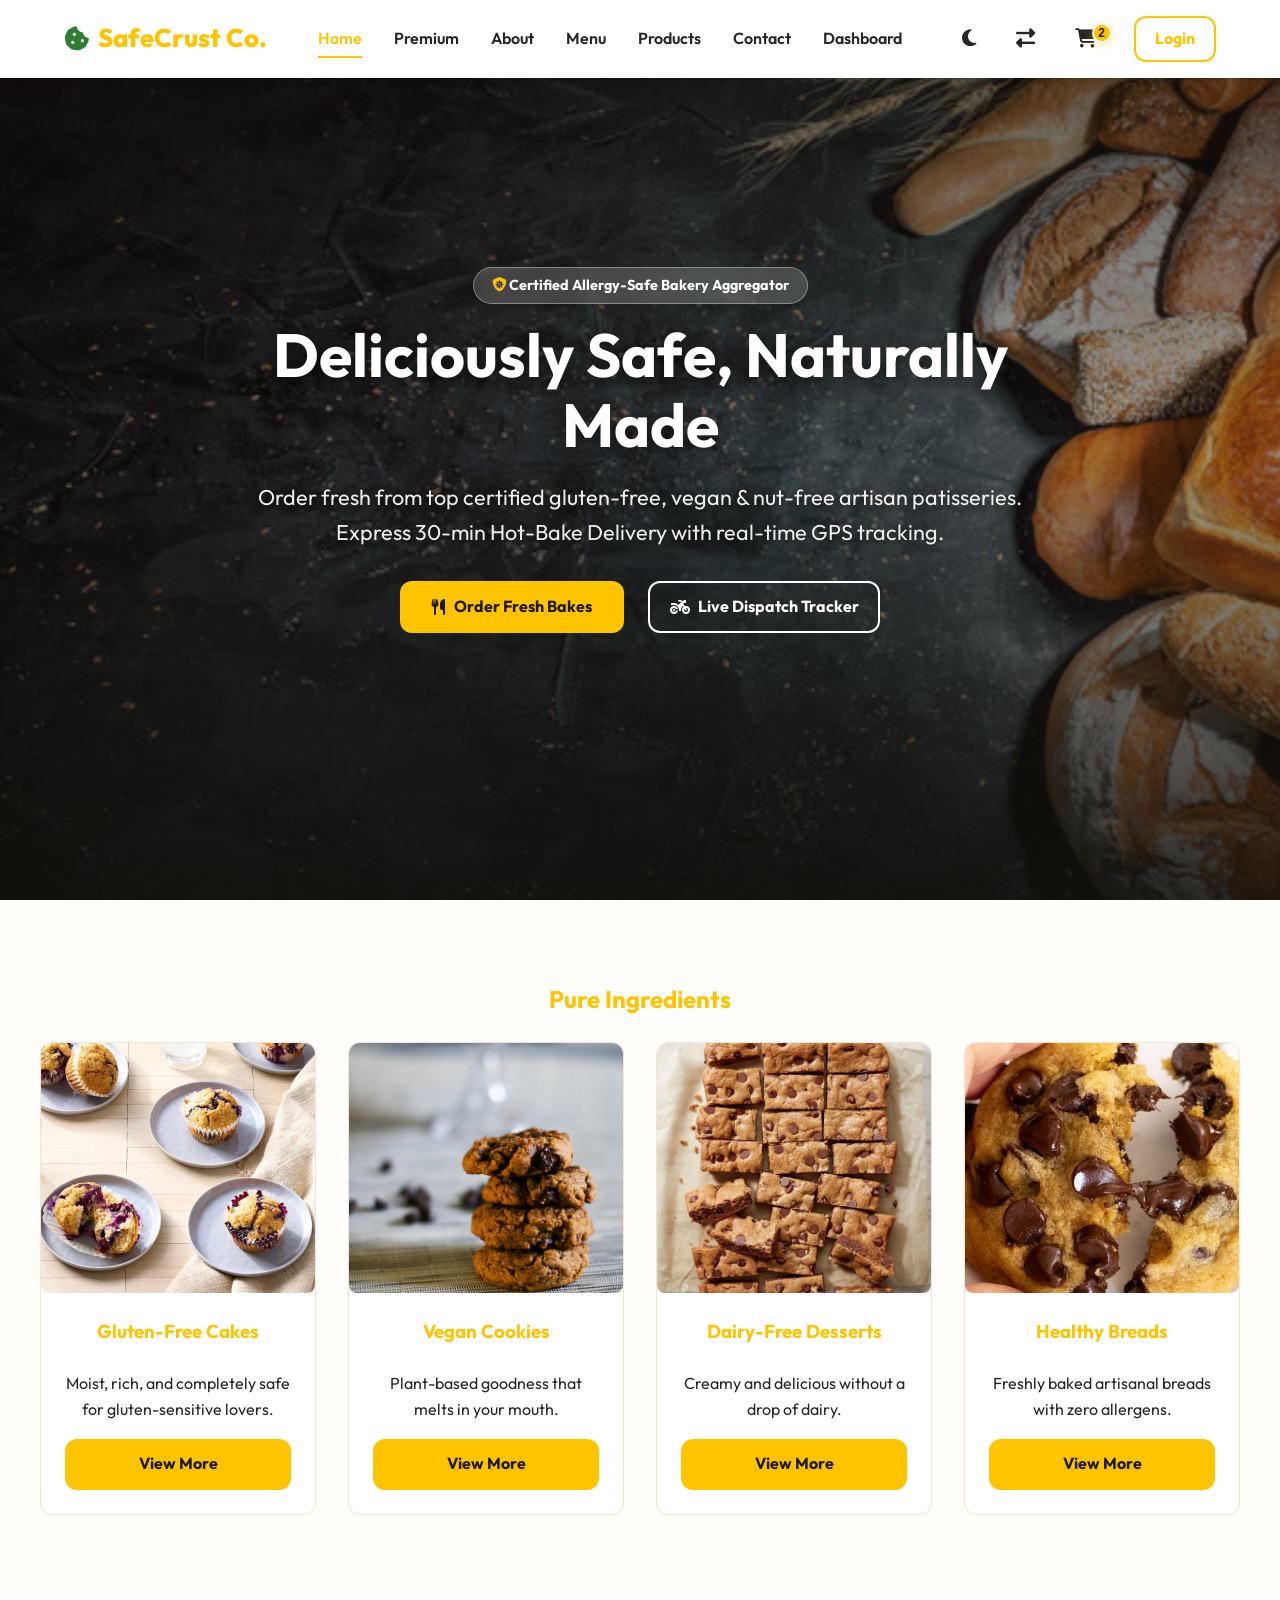
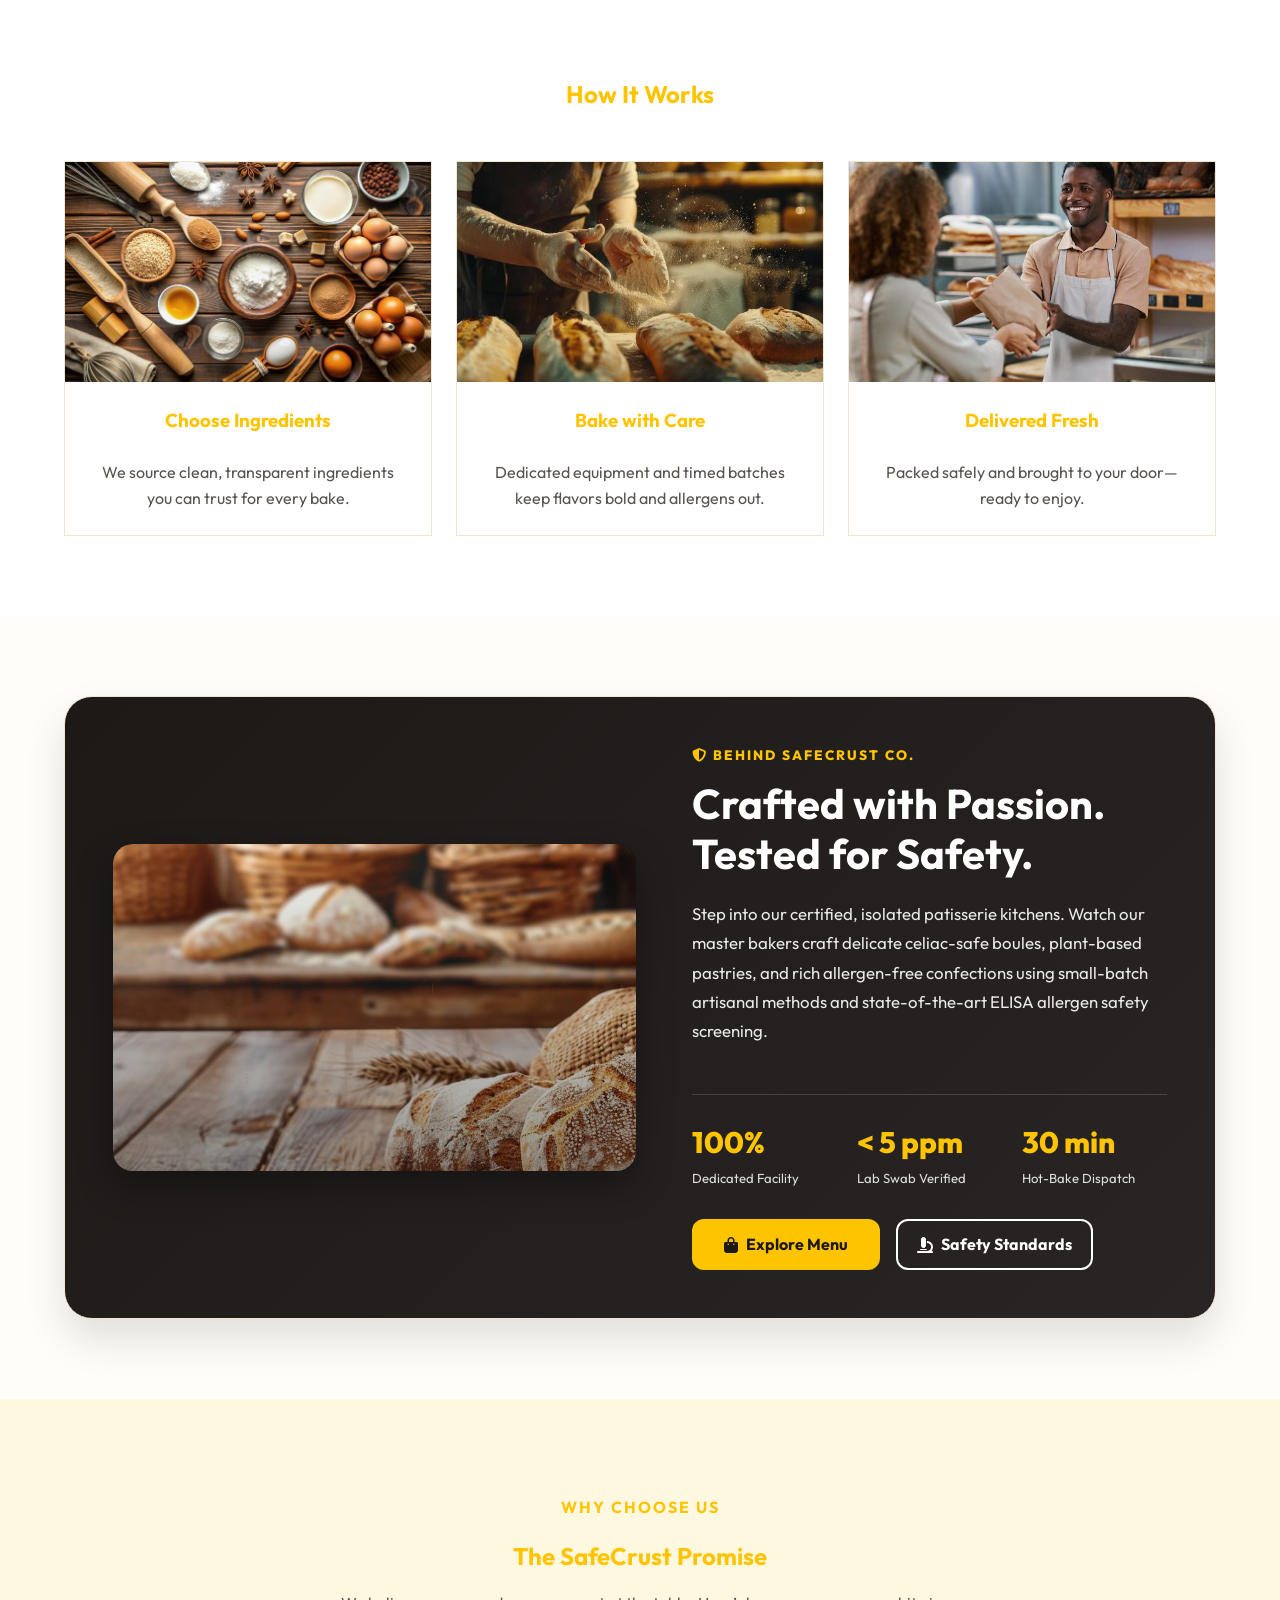
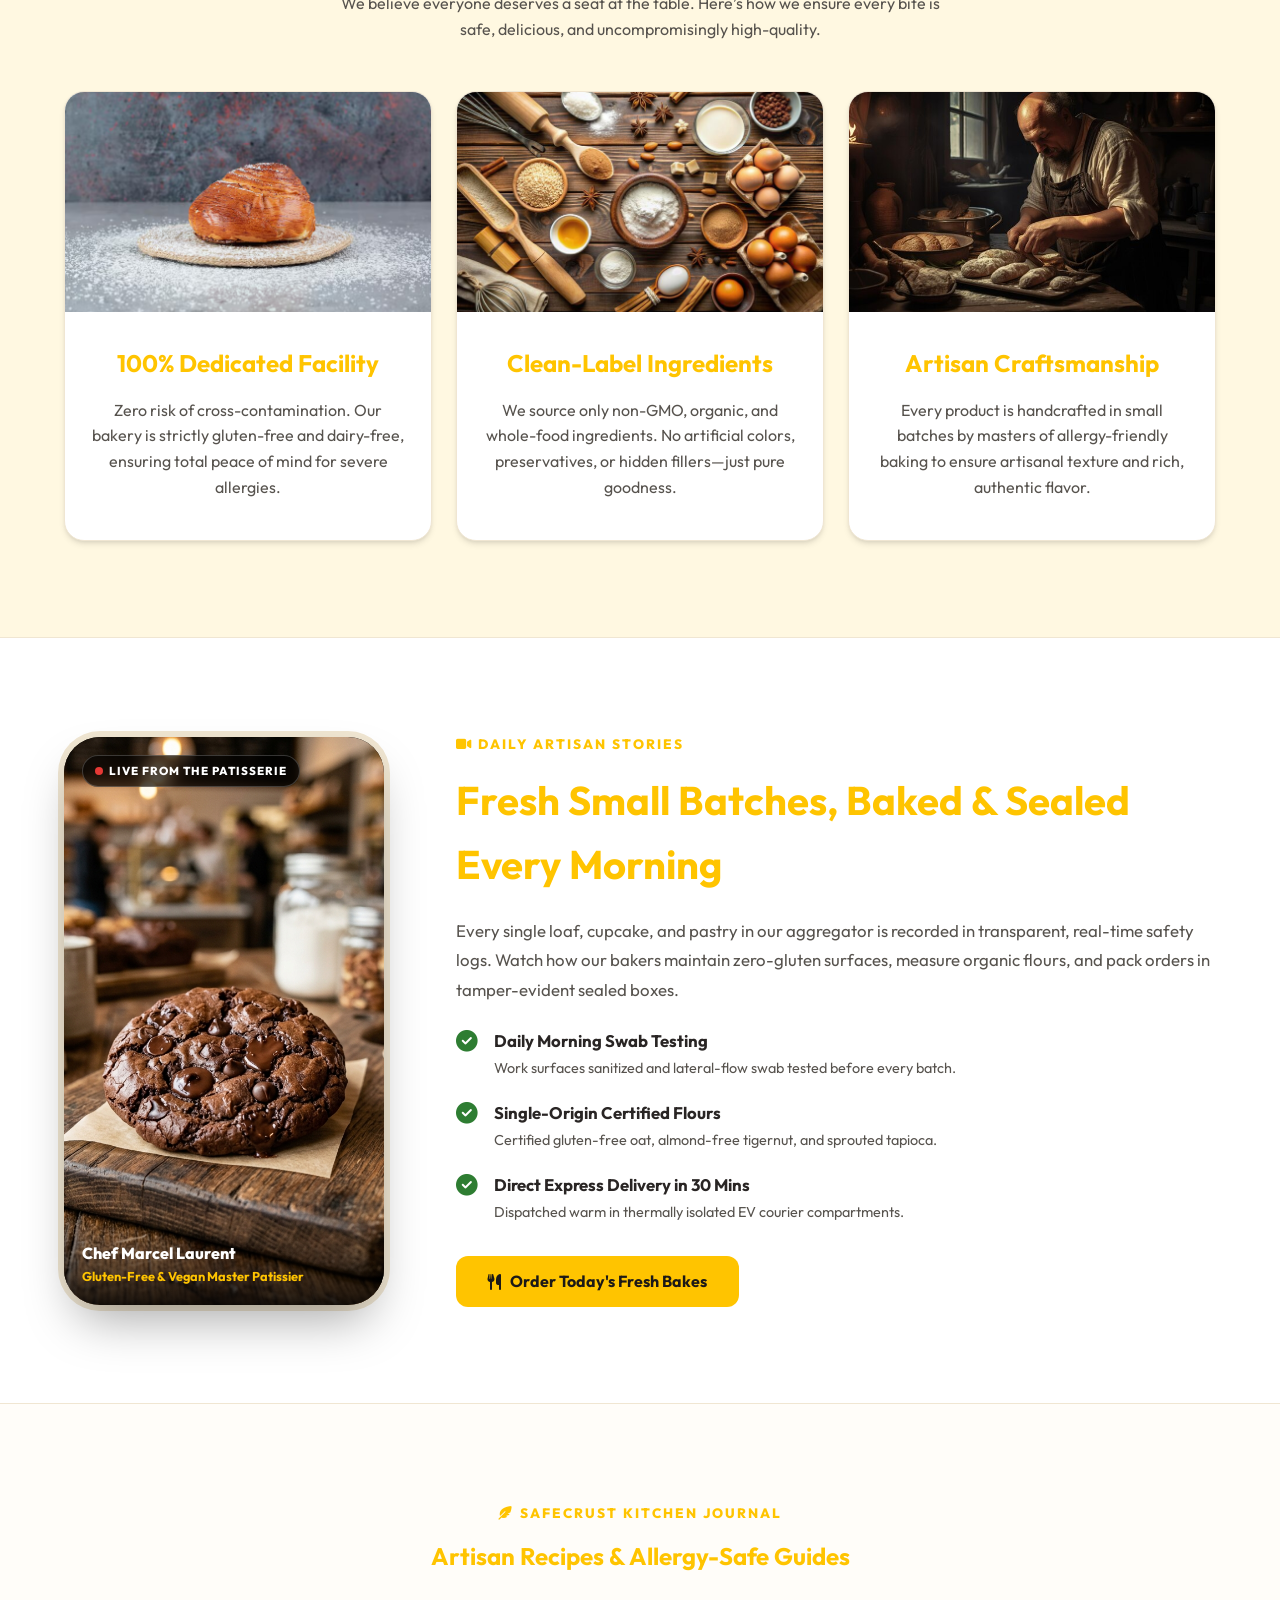
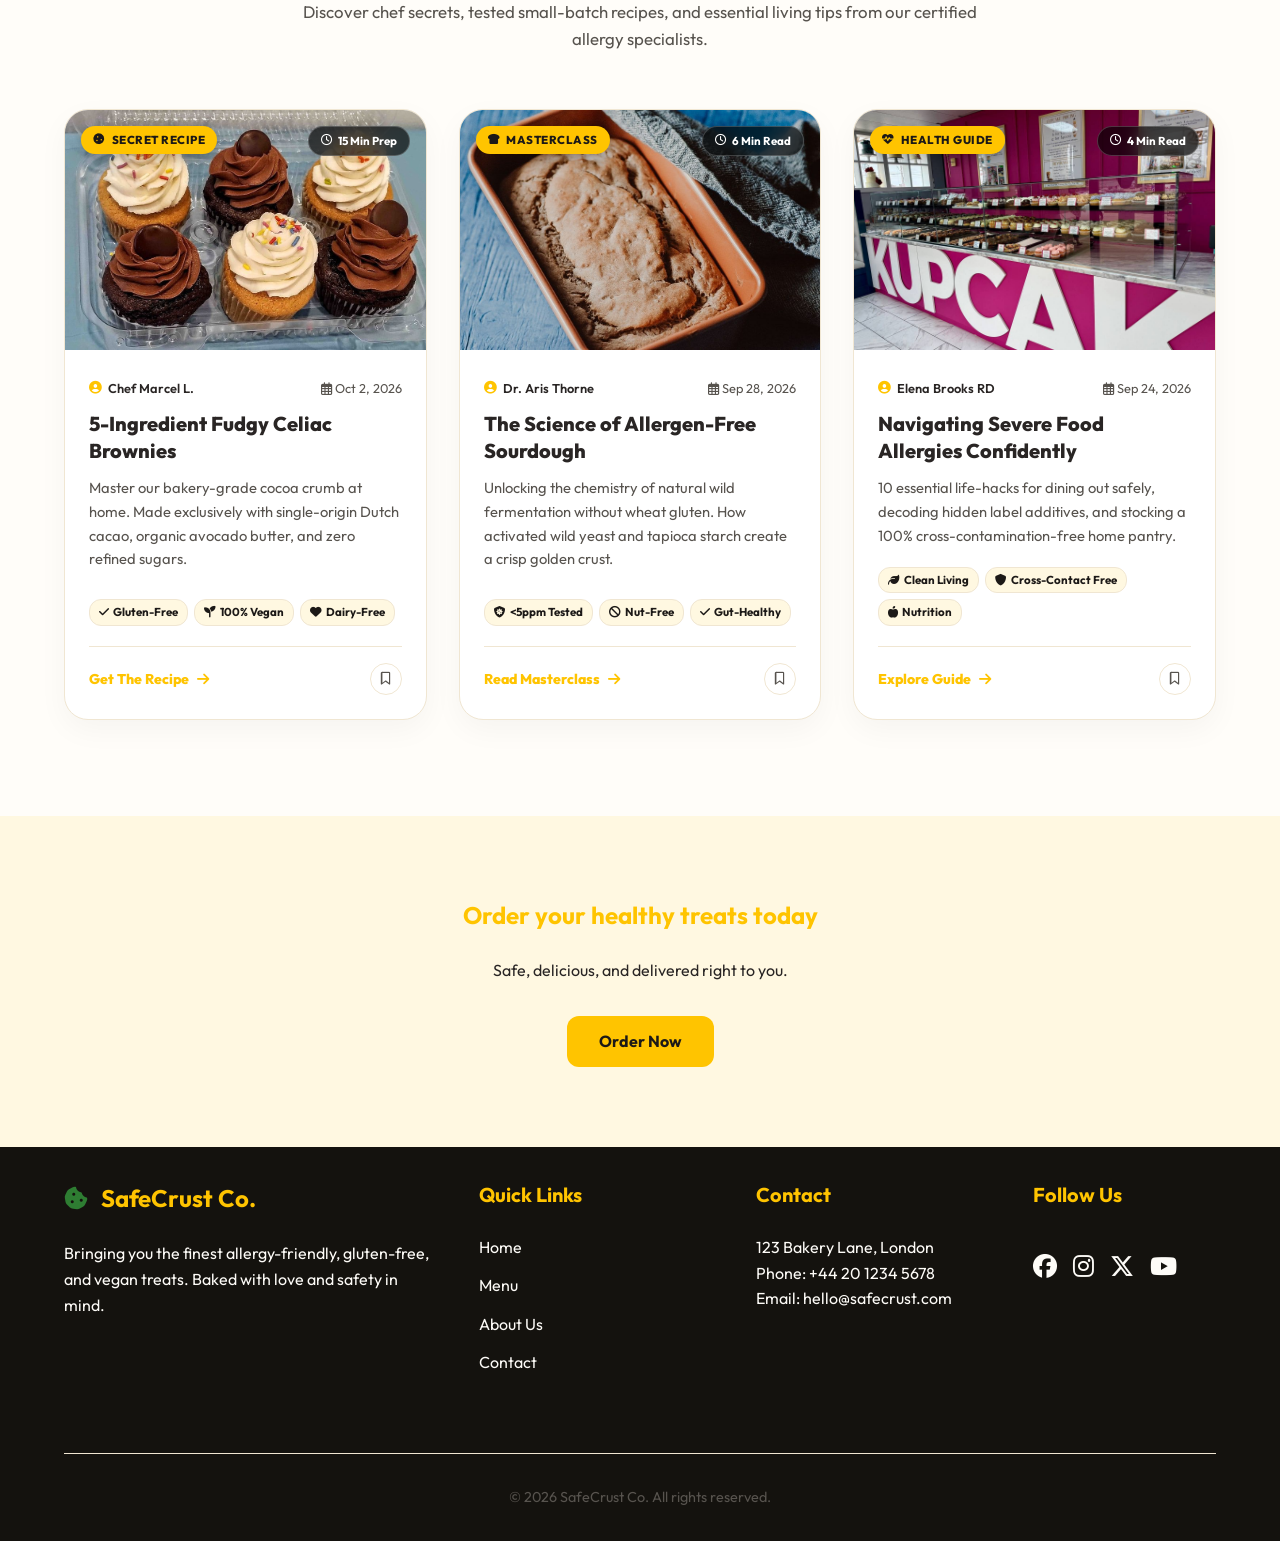
==== index.html @ 1ae9473f "first commit" ====
<!DOCTYPE html>
<html lang="en" data-theme="light">

<head>
    <meta charset="UTF-8">
    <meta name="viewport" content="width=device-width, initial-scale=1.0">
    <title>SafeCrust Co. | Certified Allergy-Friendly Bakery & Confectionery Aggregator</title>
    <link rel="icon" type="image/png" href="img/favicon.png">
    <link rel="stylesheet" href="css/style.css">
    <link rel="stylesheet" href="https://cdnjs.cloudflare.com/ajax/libs/font-awesome/6.5.1/css/all.min.css">
    <link href="https://fonts.googleapis.com/css2?family=Outfit:wght@300;400;600;700&display=swap" rel="stylesheet">
    <style>
        /* Home Specific Styles */
        .hero {
            position: relative;
            height: 100vh;
            min-height: 620px;
            display: flex;
            align-items: center;
            justify-content: center;
            color: white;
            text-align: center;
            overflow: hidden;
            background: #14120E;
        }

        .hero-video-bg {
            position: absolute;
            top: 50%;
            left: 50%;
            min-width: 100%;
            min-height: 100%;
            width: auto;
            height: auto;
            transform: translate(-50%, -50%);
            object-fit: cover;
            z-index: 1;
            pointer-events: none;
        }

        .hero-overlay {
            position: absolute;
            top: 0;
            left: 0;
            width: 100%;
            height: 100%;
            background: linear-gradient(180deg, rgba(20, 18, 14, 0.65) 0%, rgba(20, 18, 14, 0.4) 50%, rgba(20, 18, 14, 0.85) 100%);
            z-index: 2;
        }

        .hero-content {
            position: relative;
            z-index: 3;
            max-width: 880px;
        }

        .hero-buttons {
            display: flex;
            justify-content: center;
            gap: 1.5rem;
            margin-top: 1.5rem;
        }

        @media (max-width: 768px) {
            .hero-buttons {
                flex-direction: column;
                align-items: center;
                gap: 0.75rem;
            }
            .hero-buttons .btn {
                width: 100%;
                max-width: 280px;
            }
        }

        .hero-content h1 {
            font-size: 3.8rem;
            color: #ffffff !important;
            margin-bottom: 1.25rem;
            line-height: 1.15;
            font-weight: 700;
            text-shadow: 0 4px 20px rgba(0, 0, 0, 0.6);
            animation: fadeInDown 1s ease;
        }

        .hero-content p {
            font-size: 1.35rem;
            color: rgba(255, 255, 255, 0.92);
            margin-bottom: 2rem;
            max-width: 800px;
            margin-left: auto;
            margin-right: auto;
            text-shadow: 0 2px 10px rgba(0, 0, 0, 0.5);
            line-height: 1.6;
        }



        @keyframes fadeInDown {
            from {
                opacity: 0;
                transform: translateY(-30px);
            }

            to {
                opacity: 1;
                transform: translateY(0);
            }
        }

        .steps-grid-modern {
            text-align: center;
            display: grid;
            grid-template-columns: repeat(3, 1fr);
            gap: 1.5rem;
            margin-top: 3rem;
        }

        @media (min-width: 601px) and (max-width: 1024px) {
            .steps-grid-modern {
                display: flex !important;
                flex-wrap: wrap !important;
                justify-content: center !important;
                gap: 1.5rem !important;
            }

            .steps-grid-modern > * {
                width: calc(50% - 0.75rem) !important;
                flex: 0 0 auto !important;
            }
        }


        /* Pure Ingredients Image Alignment */
        .pure-ingredients-home .card {
            padding-top: 0;
            padding-left: 0;
            padding-right: 0;
            overflow: hidden;
        }

        .pure-ingredients-home .card-img-wrap {
            width: 100%;
            height: 250px;
            margin-bottom: 1.5rem;
        }

        .pure-ingredients-home .card-img-wrap img {
            width: 100%;
            height: 100%;
            object-fit: cover;
            border-radius: 0;
            margin: 0;
        }

        .pure-ingredients-home .card-body {
            padding: 0 1.5rem 1.5rem;
        }

        /* How It Works Image Alignment */
        .section-how-it-works .step-card {
            padding: 0 !important;
            overflow: hidden;
        }

        .section-how-it-works .step-card-icon-wrap {
            margin-bottom: 1.5rem !important;
            height: 220px !important;
            border-radius: 0 !important;
            overflow: hidden;
        }

        .section-how-it-works .step-card-icon-wrap img {
            width: 100%;
            height: 100%;
            object-fit: cover;
        }

        .section-how-it-works .step-card h3,
        .section-how-it-works .step-card p {
            padding: 0 1.5rem;
        }

        .section-how-it-works .step-card p {
            padding-bottom: 1.5rem;
        }

        /* Modern Editorial Blog & Recipe Cards */
        .blog-section-modern {
            padding: 6rem 0;
            background: var(--bg-main);
        }

        .blog-header-box {
            text-align: center;
            max-width: 720px;
            margin: 0 auto 3.5rem;
        }

        .blog-subtitle-chip {
            display: inline-flex;
            align-items: center;
            gap: 6px;
            color: var(--primary);
            font-size: 0.85rem;
            font-weight: 800;
            letter-spacing: 2px;
            text-transform: uppercase;
            margin-bottom: 0.75rem;
        }

        .blog-modern-grid {
            display: grid;
            grid-template-columns: repeat(3, 1fr);
            gap: 2rem;
        }

        .blog-card-modern {
            background: var(--bg-card);
            border: 1px solid var(--border);
            border-radius: 24px;
            overflow: hidden;
            display: flex;
            flex-direction: column;
            transition: all 0.4s cubic-bezier(0.16, 1, 0.3, 1);
            position: relative;
            box-shadow: 0 10px 30px rgba(0, 0, 0, 0.04);
        }

        .blog-card-modern:hover {
            transform: translateY(-8px);
            border-color: var(--primary);
            box-shadow: 0 20px 40px rgba(255, 196, 0, 0.12), 0 10px 25px rgba(0, 0, 0, 0.06);
        }

        .blog-card-img-wrap {
            position: relative;
            height: 240px;
            overflow: hidden;
            background: #14120E;
        }

        .blog-card-img-wrap img {
            width: 100%;
            height: 100%;
            object-fit: cover;
            display: block;
            transition: transform 0.6s cubic-bezier(0.16, 1, 0.3, 1);
        }

        .blog-card-modern:hover .blog-card-img-wrap img {
            transform: scale(1.08);
        }

        .blog-badge-category {
            position: absolute;
            top: 16px;
            left: 16px;
            background: var(--primary);
            color: #1C1917 !important;
            font-size: 0.72rem;
            font-weight: 800;
            letter-spacing: 0.5px;
            padding: 5px 12px;
            border-radius: 20px;
            box-shadow: 0 4px 15px rgba(0, 0, 0, 0.25);
            text-transform: uppercase;
            z-index: 2;
            display: flex;
            align-items: center;
            gap: 6px;
        }

        .blog-badge-time {
            position: absolute;
            top: 16px;
            right: 16px;
            background: rgba(0, 0, 0, 0.65);
            backdrop-filter: blur(8px);
            -webkit-backdrop-filter: blur(8px);
            color: #ffffff;
            font-size: 0.72rem;
            font-weight: 700;
            padding: 5px 12px;
            border-radius: 20px;
            border: 1px solid rgba(255, 255, 255, 0.2);
            z-index: 2;
            display: flex;
            align-items: center;
            gap: 5px;
        }

        .blog-card-content {
            padding: 1.75rem 1.5rem 1.5rem;
            display: flex;
            flex-direction: column;
            flex: 1;
            text-align: left;
        }

        .blog-meta-author-row {
            display: flex;
            align-items: center;
            justify-content: space-between;
            font-size: 0.8rem;
            color: var(--text-muted);
            margin-bottom: 0.75rem;
        }

        .blog-author-tag {
            display: inline-flex;
            align-items: center;
            gap: 6px;
            font-weight: 600;
            color: var(--text-main);
        }

        .blog-card-title {
            font-size: 1.25rem !important;
            font-weight: 800 !important;
            color: var(--text-main) !important;
            margin: 0 0 0.75rem 0 !important;
            line-height: 1.35;
            text-align: left !important;
            transition: color 0.3s ease;
        }

        .blog-card-modern:hover .blog-card-title {
            color: var(--primary) !important;
        }

        .blog-card-desc {
            font-size: 0.92rem;
            color: var(--text-muted);
            line-height: 1.6;
            margin-bottom: 1.25rem;
            flex: 1;
            text-align: left !important;
        }

        .blog-dietary-pills {
            display: flex;
            flex-wrap: wrap;
            gap: 6px;
            margin-bottom: 1.25rem;
        }

        .blog-diet-pill {
            font-size: 0.72rem;
            font-weight: 700;
            padding: 3px 9px;
            border-radius: 12px;
            background: var(--accent);
            color: var(--primary-text);
            border: 1px solid var(--border);
            display: inline-flex;
            align-items: center;
            gap: 4px;
        }

        .blog-card-footer-action {
            display: flex;
            align-items: center;
            justify-content: space-between;
            border-top: 1px solid var(--border);
            padding-top: 1rem;
            margin-top: auto;
        }

        .blog-action-link {
            display: inline-flex;
            align-items: center;
            gap: 8px;
            font-size: 0.88rem;
            font-weight: 800;
            color: var(--primary);
            text-decoration: none;
            transition: gap 0.3s ease;
        }

        .blog-card-modern:hover .blog-action-link {
            gap: 12px;
        }

        .blog-bookmark-btn {
            width: 32px;
            height: 32px;
            border-radius: 50%;
            border: 1px solid var(--border);
            display: flex;
            align-items: center;
            justify-content: center;
            font-size: 0.8rem;
            color: var(--text-muted);
            background: transparent;
            cursor: pointer;
            transition: all 0.3s;
        }

        .blog-bookmark-btn:hover {
            background: var(--accent);
            color: var(--primary);
            border-color: var(--primary);
            transform: scale(1.1);
        }

        @media (max-width: 1024px) {
            .blog-modern-grid {
                grid-template-columns: repeat(2, 1fr);
                gap: 1.5rem;
            }
        }

        @media (max-width: 767px) {
            .blog-modern-grid {
                grid-template-columns: 1fr;
                gap: 1.5rem;
            }
        }

        /* New Promise Section Styles */
        .promise-section {
            background-color: var(--accent) !important;
            padding: 6rem 0;
            text-align: center;
        }

        [data-theme='dark'] .promise-section {
            background-color: #2D2A28 !important;
        }

        .promise-grid {
            margin-top: 3rem;
            display: grid;
            grid-template-columns: repeat(3, 1fr);
            gap: 1.5rem;
        }

        .promise-card {
            background: var(--bg-card);
            padding: 0 !important;
            /* Remove padding for edge-to-edge image */
            border-radius: 20px;
            box-shadow: var(--shadow);
            transition: all 0.4s cubic-bezier(0.175, 0.885, 0.32, 1.275);
            border: 1px solid var(--border);
            position: relative;
            overflow: hidden;
            display: flex;
            flex-direction: column;
            align-items: flex-start;
            /* Left align for content container logic */
            text-align: center;
        }

        .promise-card::before {
            content: '';
            position: absolute;
            top: 0;
            left: 0;
            width: 100%;
            height: 4px;
            background: var(--primary);
            transform: scaleX(0);
            transition: transform 0.4s ease;
            z-index: 2;
        }

        .promise-card:hover {
            transform: translateY(-10px);
            box-shadow: var(--shadow-lg);
        }

        .promise-card:hover::before {
            transform: scaleX(1);
        }

        .promise-img-wrap {
            width: 100%;
            height: 220px;
            overflow: hidden;
            margin-bottom: 0;
        }

        .promise-img-wrap img {
            width: 100% !important;
            height: 100% !important;
            object-fit: cover !important;
            /* Forces image to fill without gaps */
            border-radius: 0;
            margin: 0;
            display: block;
        }

        .promise-content {
            padding: 2rem 1.5rem 2.5rem;
            width: 100%;
            display: flex;
            flex-direction: column;
            align-items: center;
        }

        .promise-card h3 {
            font-size: 1.5rem !important;
            margin-bottom: 1rem !important;
            color: var(--primary) !important;
            text-align: center !important;
        }

        [data-theme='dark'] .promise-card h3 {
            color: var(--text-main) !important;
        }

        .promise-card p {
            color: var(--text-muted);
            font-size: 1rem;
            line-height: 1.6;
            text-align: center;
            margin-bottom: 0;
        }

        @media (max-width: 1024px) and (min-width: 601px) {
            .promise-grid {
                display: flex !important;
                flex-wrap: wrap !important;
                justify-content: center !important;
                gap: 1.5rem !important;
            }

            .promise-grid > * {
                width: calc(50% - 0.75rem) !important;
                flex: 0 0 auto !important;
            }
        }

        @media (max-width: 767px) {
            .promise-grid {
                grid-template-columns: 1fr;
                gap: 2rem;
                padding: 0 1rem;
            }

            .promise-card {
                padding: 0 !important;
            }
        }

        /* Pure Ingredients 1024px Fix */
        @media only screen and (min-width: 1024px) and (max-width: 1024px) {
            .pure-ingredients-home .grid-4 {
                grid-template-columns: repeat(2, 1fr) !important;
            }

            .pure-ingredients-home .card {
                display: flex !important;
                flex-direction: column !important;
                height: 100% !important;
            }

            .pure-ingredients-home .card-body {
                display: flex !important;
                flex-direction: column !important;
                flex: 1 !important;
            }

            .pure-ingredients-home .card-body .btn {
                margin-top: auto !important;
            }
        }

        /* Artisan Video Showcase Section - No Overlap Fix */
        .artisan-video-section {
            padding: 5rem 0;
            overflow: hidden;
        }

        .artisan-video-banner {
            display: grid;
            grid-template-columns: minmax(0, 1.1fr) minmax(0, 1fr);
            gap: 3.5rem;
            align-items: center;
            background: linear-gradient(135deg, #1C1917 0%, #292524 100%);
            border-radius: 28px;
            padding: 3rem;
            border: 1px solid var(--border);
            box-shadow: 0 20px 40px rgba(0, 0, 0, 0.12);
            overflow: hidden;
            position: relative;
            box-sizing: border-box;
        }

        .artisan-video-banner > * {
            min-width: 0;
            max-width: 100%;
            box-sizing: border-box;
        }

        .video-container-wrap {
            position: relative;
            border-radius: 20px;
            overflow: hidden;
            box-shadow: 0 15px 35px rgba(0, 0, 0, 0.35);
            width: 100%;
            max-width: 100%;
            aspect-ratio: 16 / 10;
            height: auto;
            background: #000;
            display: block;
        }

        .showcase-video {
            width: 100%;
            height: 100%;
            object-fit: cover;
            display: block;
        }

        .video-overlay-gradient {
            position: absolute;
            inset: 0;
            background: linear-gradient(180deg, rgba(0, 0, 0, 0.05) 0%, rgba(0, 0, 0, 0.4) 100%);
            pointer-events: none;
        }

        .artisan-video-content {
            display: flex;
            flex-direction: column;
            justify-content: center;
            width: 100%;
            min-width: 0;
        }

        .video-stats-row {
            display: grid;
            grid-template-columns: repeat(3, 1fr);
            gap: 1.25rem;
            padding-top: 1.5rem;
            border-top: 1px solid rgba(255, 255, 255, 0.15);
            margin-top: 1.5rem;
        }

        .video-stat {
            text-align: left;
            min-width: 0;
        }

        .video-stat h3 {
            color: var(--primary) !important;
            font-size: 1.85rem !important;
            margin: 0 !important;
            font-weight: 800;
            text-align: left !important;
        }

        .video-stat p {
            color: rgba(255, 255, 255, 0.85);
            font-size: 0.82rem;
            margin: 0.25rem 0 0;
            line-height: 1.3;
        }

        @media (max-width: 1100px) {
            .artisan-video-banner {
                grid-template-columns: 1fr;
                padding: 2.5rem 2rem;
                gap: 2.5rem;
            }
            .artisan-video-content h2 {
                font-size: 2.2rem !important;
            }
        }

        @media (max-width: 767px) {
            .artisan-video-banner {
                padding: 1.75rem 1.25rem;
                border-radius: 20px;
                gap: 1.75rem;
            }
            .artisan-video-content h2 {
                font-size: 1.85rem !important;
            }
            .video-stats-row {
                grid-template-columns: 1fr;
                gap: 1rem;
            }
        }

        /* Chef Reel & Daily Stories Section */
        .chef-reel-section {
            padding: 6rem 0;
            border-top: 1px solid var(--border);
            border-bottom: 1px solid var(--border);
            background: var(--bg-card);
        }

        .chef-reel-grid {
            display: grid;
            grid-template-columns: minmax(0, 320px) minmax(0, 1fr);
            gap: 4.5rem;
            align-items: center;
        }

        .chef-reel-grid > * {
            min-width: 0;
            box-sizing: border-box;
        }

        .reel-video-col {
            display: flex;
            justify-content: center;
        }

        .reel-phone-frame {
            position: relative;
            width: 320px;
            height: 568px;
            border-radius: 36px;
            overflow: hidden;
            box-shadow: 0 25px 50px -12px rgba(0, 0, 0, 0.35), 0 0 0 6px var(--border);
            background: #000;
        }

        .reel-video {
            width: 100%;
            height: 100%;
            object-fit: cover;
            display: block;
        }

        .reel-live-tag {
            position: absolute;
            top: 18px;
            left: 18px;
            background: rgba(0, 0, 0, 0.65);
            backdrop-filter: blur(8px);
            -webkit-backdrop-filter: blur(8px);
            color: #ffffff;
            font-size: 0.72rem;
            font-weight: 800;
            letter-spacing: 1px;
            padding: 6px 12px;
            border-radius: 20px;
            display: flex;
            align-items: center;
            gap: 6px;
            border: 1px solid rgba(255, 255, 255, 0.2);
            z-index: 2;
        }

        .pulse-dot {
            width: 8px;
            height: 8px;
            background: #e53935;
            border-radius: 50%;
            display: inline-block;
            box-shadow: 0 0 0 0 rgba(229, 57, 53, 0.7);
            animation: pulse 1.6s infinite;
        }

        @keyframes pulse {
            0% {
                transform: scale(0.95);
                box-shadow: 0 0 0 0 rgba(229, 57, 53, 0.7);
            }
            70% {
                transform: scale(1);
                box-shadow: 0 0 0 8px rgba(229, 57, 53, 0);
            }
            100% {
                transform: scale(0.95);
                box-shadow: 0 0 0 0 rgba(229, 57, 53, 0);
            }
        }

        .reel-caption {
            position: absolute;
            bottom: 0;
            left: 0;
            right: 0;
            padding: 24px 18px 18px;
            background: linear-gradient(180deg, transparent 0%, rgba(0, 0, 0, 0.88) 100%);
            text-align: left;
            z-index: 2;
        }

        .reel-features-list {
            display: flex;
            flex-direction: column;
            gap: 1.25rem;
        }

        .reel-feature-item {
            display: flex;
            align-items: flex-start;
            gap: 1rem;
            text-align: left;
        }

        .reel-feature-item strong {
            color: var(--text-main);
            display: block;
            font-size: 1.05rem;
            margin-bottom: 2px;
        }

        @media (max-width: 991px) {
            .chef-reel-grid {
                grid-template-columns: 1fr;
                gap: 3rem;
            }
            .reel-content-col h2 {
                font-size: 2rem !important;
                text-align: center !important;
            }
            .reel-content-col p,
            .reel-content-col span {
                text-align: center !important;
            }
            .reel-features-list {
                max-width: 480px;
                margin: 0 auto;
            }
            .reel-content-col .btn-wrapper {
                justify-content: center !important;
            }
        }
    </style>
</head>

<body>

    <header class="header">
        <div class="container nav-container">
            <div class="mobile-nav-container">
                <a href="index.html" class="logo"><i class="fas fa-cookie-bite"></i> SafeCrust Co.</a>
                <button class="navbar-toggler" type="button" id="mobileMenuToggle" title="Open menu">
                    <i class="fas fa-bars"></i>
                </button>
            </div>
            <nav>
                <ul class="nav-links" id="nav-menu">
                    <li><a href="index.html">Home</a></li>
                    <li><a href="home-premium.html">Premium</a></li>
                    <li><a href="about.html">About</a></li>
                    <li><a href="menu.html">Menu</a></li>
                    <li><a href="products.html">Products</a></li>
                    <li><a href="contact.html">Contact</a></li>
                    <li><a href="dashboard.html">Dashboard</a></li>
                </ul>
            </nav>

            <div class="nav-actions">

                <button type="button" id="theme-toggle" class="toggle-btn" title="Toggle Theme"><i
                        class="fas fa-moon"></i></button>
                <button type="button" id="rtl-toggle" class="toggle-btn" title="Toggle RTL"><i
                        class="fas fa-right-left"></i></button>
                <button type="button" class="toggle-btn cart-btn" title="View Cart">
                    <i class="fas fa-shopping-cart"></i>
                    <span class="cart-badge">0</span>
                </button>
                <a href="login.html" class="btn btn-outline">Login</a>
            </div>
        </div>

        <!-- Mobile Menu Overlay -->
        <div class="mobile-menu-overlay" id="mobileMenuOverlay">
            <div class="mobile-menu-header">
                <h3>Menu</h3>
                <button type="button" class="mobile-menu-close" id="mobileMenuClose" title="Close Menu">
                    <i class="fas fa-times"></i>
                </button>
            </div>

            <ul class="mobile-menu-nav">
                <li><a href="index.html">Home</a></li>
                <li><a href="home-premium.html">Premium</a></li>
                <li><a href="about.html">About</a></li>
                <li><a href="menu.html">Menu</a></li>
                <li><a href="products.html">Products</a></li>
                <li><a href="contact.html">Contact</a></li>
                <li><a href="dashboard.html">Dashboard</a></li>
            </ul>

            <div class="mobile-menu-actions">
                <button id="mobile-theme-toggle" class="btn btn-outline">
                    <i class="fas fa-moon"></i> Theme
                </button>
                <button id="mobile-rtl-toggle" class="btn btn-outline">
                    <i class="fas fa-right-left"></i> RTL
                </button>
                <a href="cart.html" class="btn btn-primary">Cart</a>
                <a href="login.html" class="btn btn-outline">Login</a>
            </div>
        </div>

        <!-- Mobile Menu Backdrop -->
        <div class="mobile-menu-backdrop" id="mobileMenuBackdrop"></div>
    </header>

    <main>
        <section class="hero">
            <video class="hero-video-bg" autoplay muted loop playsinline poster="img/home 1 page header background image.png">
                <source src="img/V/13944562_1920_1080_25fps.mp4" type="video/mp4">
            </video>
            <div class="hero-overlay"></div>
            <div class="container hero-content">
                <span style="background:rgba(255,255,255,0.18); backdrop-filter:blur(8px); -webkit-backdrop-filter:blur(8px); color:#ffffff; padding:6px 18px; border-radius:25px; font-size:0.9rem; font-weight:700; display:inline-block; margin-bottom:1rem; border:1px solid rgba(255,255,255,0.35); box-shadow:0 4px 15px rgba(0,0,0,0.2);">
                    <i class="fas fa-shield-virus" style="color:var(--primary);"></i> Certified Allergy-Safe Bakery Aggregator
                </span>
                <h1>Deliciously Safe, Naturally Made</h1>
                <p>Order fresh from top certified gluten-free, vegan &amp; nut-free artisan patisseries. Express 30-min Hot-Bake Delivery with real-time GPS tracking.</p>
                <div class="hero-buttons">
                    <a href="menu.html" class="btn btn-primary"><i class="fas fa-utensils"></i> Order Fresh Bakes</a>
                    <a href="dashboard.html" class="btn btn-outline" style="border-color: #ffffff; color: #ffffff;"><i class="fas fa-motorcycle"></i> Live Dispatch Tracker</a>
                </div>
            </div>
        </section>

        <section class="container section pure-ingredients-home">
            <h2> Pure Ingredients</h2>
            <div class="grid grid-4">
                <div class="card reveal">
                    <div class="card-img-wrap">
                        <img src="img/WhatsApp Image 2026-04-10 at 3.21.17 PM.jpeg" alt="Gluten-Free Cake">
                    </div>
                    <div class="card-body">
                        <h3>Gluten-Free Cakes</h3>
                        <p>Moist, rich, and completely safe for gluten-sensitive lovers.</p>
                        <a href="menu.html" class="btn btn-primary" style="width: 100%;">View More</a>
                    </div>
                </div>
                <div class="card reveal">
                    <div class="card-img-wrap">
                        <img src="img/Vegan Cookies.png" alt="Vegan Cookie">
                    </div>
                    <div class="card-body">
                        <h3>Vegan Cookies</h3>
                        <p>Plant-based goodness that melts in your mouth.</p>
                        <a href="menu.html" class="btn btn-primary" style="width: 100%;">View More</a>
                    </div>
                </div>
                <div class="card reveal">
                    <div class="card-img-wrap">
                        <img src="img/WhatsApp Image 2026-04-10 at 3.21.19 PM.jpeg" alt="Dairy-Free Dessert">
                    </div>
                    <div class="card-body">
                        <h3>Dairy-Free Desserts</h3>
                        <p>Creamy and delicious without a drop of dairy.</p>
                        <a href="menu.html" class="btn btn-primary" style="width: 100%;">View More</a>
                    </div>
                </div>
                <div class="card reveal">
                    <div class="card-img-wrap">
                        <img src="img/WhatsApp Image 2026-04-10 at 3.21.20 PM.jpeg" alt="Healthy Bread">
                    </div>
                    <div class="card-body">
                        <h3>Healthy Breads</h3>
                        <p>Freshly baked artisanal breads with zero allergens.</p>
                        <a href="menu.html" class="btn btn-primary" style="width: 100%;">View More</a>
                    </div>
                </div>
            </div>
        </section>

        <section class="section section-how-it-works" style="background: var(--bg-card);">
            <div class="container">
                <h2> How It Works</h2>
                <div class="steps-grid-modern">
                    <div class="step-card step-card-visual reveal">
                        <div class="step-card-icon-wrap">
                            <img src="img/Choose Ingredients.png" alt="Choosing fresh ingredients" loading="lazy">
                        </div>
                        <h3>Choose Ingredients</h3>
                        <p>We source clean, transparent ingredients you can trust for every bake.</p>
                    </div>
                    <div class="step-card step-card-visual reveal">
                        <div class="step-card-icon-wrap">
                            <img src="img/Bake_with_Care.png" alt="Baking with Care" loading="lazy">
                        </div>
                        <h3>Bake with Care</h3>
                        <p>Dedicated equipment and timed batches keep flavors bold and allergens out.</p>
                    </div>
                    <div class="step-card step-card-visual reveal">
                        <div class="step-card-icon-wrap">
                            <img src="img/Delivered Fresh.png" alt="Fresh delivery at your door" loading="lazy">
                        </div>
                        <h3>Delivered Fresh</h3>
                        <p>Packed safely and brought to your door—ready to enjoy.</p>
                    </div>

                </div>
            </div>
        </section>

        <!-- Artisan Video Showcase Section -->
        <section class="artisan-video-section">
            <div class="container">
                <div class="artisan-video-banner reveal">
                    <div class="video-container-wrap">
                        <video class="showcase-video" autoplay muted loop playsinline poster="img/home 2 page header image.png">
                            <source src="img/V/15115066_2560_1440_30fps.mp4" type="video/mp4">
                        </video>
                        <div class="video-overlay-gradient"></div>
                    </div>
                    <div class="artisan-video-content">
                        <span style="color: var(--primary); font-weight: 800; letter-spacing: 2px; text-transform: uppercase; font-size: 0.85rem; display: block; margin-bottom: 0.75rem;">
                            <i class="fas fa-shield-halved" style="color: var(--primary);"></i> Behind SafeCrust Co.
                        </span>
                        <h2 style="text-align: left !important; font-size: 2.6rem; margin-bottom: 1.25rem; color: #ffffff !important; line-height: 1.2;">
                            Crafted with Passion. Tested for Safety.
                        </h2>
                        <p style="text-align: left !important; font-size: 1.05rem; color: rgba(255, 255, 255, 0.9); line-height: 1.75; margin-bottom: 1.5rem;">
                            Step into our certified, isolated patisserie kitchens. Watch our master bakers craft delicate celiac-safe boules, plant-based pastries, and rich allergen-free confections using small-batch artisanal methods and state-of-the-art ELISA allergen safety screening.
                        </p>
                        <div class="video-stats-row">
                            <div class="video-stat">
                                <h3>100%</h3>
                                <p>Dedicated Facility</p>
                            </div>
                            <div class="video-stat">
                                <h3>&lt; 5 ppm</h3>
                                <p>Lab Swab Verified</p>
                            </div>
                            <div class="video-stat">
                                <h3>30 min</h3>
                                <p>Hot-Bake Dispatch</p>
                            </div>
                        </div>
                        <div style="margin-top: 2rem; display: flex; gap: 1rem; flex-wrap: wrap;">
                            <a href="menu.html" class="btn btn-primary"><i class="fas fa-bag-shopping"></i> Explore Menu</a>
                            <a href="about.html" class="btn btn-outline" style="border-color: #ffffff; color: #ffffff;"><i class="fas fa-microscope"></i> Safety Standards</a>
                        </div>
                    </div>
                </div>
            </div>
        </section>

        <section class="promise-section">
            <div class="container">
                <span
                    style="color: var(--primary); font-weight: 700; text-transform: uppercase; letter-spacing: 2px; display: block; margin-bottom: 1rem;">Why
                    Choose Us</span>
                <h2 style="margin-bottom: 1rem;">The SafeCrust Promise</h2>
                <p style="max-width: 600px; margin: 0 auto 3rem; color: var(--text-muted);">We believe everyone deserves
                    a seat at the table. Here’s how we ensure every bite is safe, delicious, and uncompromisingly
                    high-quality.</p>

                <div class="promise-grid">
                    <div class="promise-card reveal">
                        <div class="promise-img-wrap">
                            <img src="img/Isolated Production.png" alt="Isolated Production">
                        </div>
                        <div class="promise-content">
                            <h3>100% Dedicated Facility</h3>
                            <p>Zero risk of cross-contamination. Our bakery is strictly gluten-free and dairy-free,
                                ensuring total peace of mind for severe allergies.</p>
                        </div>
                    </div>

                    <div class="promise-card reveal">
                        <div class="promise-img-wrap">
                            <img src="img/Choose Ingredients.png" alt="Premium Ingredients">
                        </div>
                        <div class="promise-content">
                            <h3>Clean-Label Ingredients</h3>
                            <p>We source only non-GMO, organic, and whole-food ingredients. No artificial colors,
                                preservatives, or hidden fillers—just pure goodness.</p>
                        </div>
                    </div>

                    <div class="promise-card reveal">
                        <div class="promise-img-wrap">
                            <img src="img/Master Craftsmen.png" alt="Artisan Quality">
                        </div>
                        <div class="promise-content">
                            <h3>Artisan Craftsmanship</h3>
                            <p>Every product is handcrafted in small batches by masters of allergy-friendly baking to
                                ensure artisanal texture and rich, authentic flavor.</p>
                        </div>
                    </div>
                </div>
            </div>
        </section>

        <!-- Chef Live Reel & Daily Stories Section -->
        <section class="chef-reel-section">
            <div class="container">
                <div class="chef-reel-grid reveal">
                    <div class="reel-video-col">
                        <div class="reel-phone-frame">
                            <video class="reel-video" autoplay muted loop playsinline poster="img/Double Chocolate Fudge.png">
                                <source src="img/V/15213487_1080_1920_30fps.mp4" type="video/mp4">
                            </video>
                            <div class="reel-live-tag">
                                <span class="pulse-dot"></span> LIVE FROM THE PATISSERIE
                            </div>
                            <div class="reel-caption">
                                <div style="font-weight: 800; font-size: 1rem; color: #ffffff;">Chef Marcel Laurent</div>
                                <div style="font-size: 0.8rem; color: var(--primary); font-weight: 700;">Gluten-Free &amp; Vegan Master Patissier</div>
                            </div>
                        </div>
                    </div>
                    <div class="reel-content-col">
                        <span style="color: var(--primary); font-weight: 800; letter-spacing: 2px; text-transform: uppercase; font-size: 0.85rem; display: block; margin-bottom: 0.75rem;">
                            <i class="fas fa-video" style="color: var(--primary);"></i> Daily Artisan Stories
                        </span>
                        <h2 style="text-align: left !important; font-size: 2.5rem; margin-bottom: 1.25rem;">
                            Fresh Small Batches, Baked &amp; Sealed Every Morning
                        </h2>
                        <p style="color: var(--text-muted); font-size: 1.05rem; line-height: 1.75; margin-bottom: 1.5rem;">
                            Every single loaf, cupcake, and pastry in our aggregator is recorded in transparent, real-time safety logs. Watch how our bakers maintain zero-gluten surfaces, measure organic flours, and pack orders in tamper-evident sealed boxes.
                        </p>
                        
                        <div class="reel-features-list">
                            <div class="reel-feature-item">
                                <i class="fas fa-check-circle" style="color: var(--secondary); font-size: 1.35rem; margin-top: 3px;"></i>
                                <div>
                                    <strong>Daily Morning Swab Testing</strong>
                                    <p style="margin: 0; font-size: 0.9rem; color: var(--text-muted);">Work surfaces sanitized and lateral-flow swab tested before every batch.</p>
                                </div>
                            </div>
                            <div class="reel-feature-item">
                                <i class="fas fa-check-circle" style="color: var(--secondary); font-size: 1.35rem; margin-top: 3px;"></i>
                                <div>
                                    <strong>Single-Origin Certified Flours</strong>
                                    <p style="margin: 0; font-size: 0.9rem; color: var(--text-muted);">Certified gluten-free oat, almond-free tigernut, and sprouted tapioca.</p>
                                </div>
                            </div>
                            <div class="reel-feature-item">
                                <i class="fas fa-check-circle" style="color: var(--secondary); font-size: 1.35rem; margin-top: 3px;"></i>
                                <div>
                                    <strong>Direct Express Delivery in 30 Mins</strong>
                                    <p style="margin: 0; font-size: 0.9rem; color: var(--text-muted);">Dispatched warm in thermally isolated EV courier compartments.</p>
                                </div>
                            </div>
                        </div>

                        <div style="margin-top: 2rem;">
                            <a href="menu.html" class="btn btn-primary"><i class="fas fa-utensils"></i> Order Today's Fresh Bakes</a>
                        </div>
                    </div>
                </div>
            </div>
        </section>

        <!-- Modern Editorial Blog & Recipes Section -->
        <section class="blog-section-modern">
            <div class="container">
                <div class="blog-header-box reveal">
                    <span class="blog-subtitle-chip">
                        <i class="fas fa-feather-pointed"></i> SafeCrust Kitchen Journal
                    </span>
                    <h2>Artisan Recipes &amp; Allergy-Safe Guides</h2>
                    <p style="color: var(--text-muted); font-size: 1.05rem; line-height: 1.6; margin-top: 0.5rem;">
                        Discover chef secrets, tested small-batch recipes, and essential living tips from our certified allergy specialists.
                    </p>
                </div>

                <div class="blog-modern-grid">
                    <!-- Article 1 -->
                    <article class="blog-card-modern reveal">
                        <div class="blog-card-img-wrap">
                            <img src="img/WhatsApp Image 2026-04-10 at 3.22.24 PM.jpeg" alt="5-Ingredient Gluten-Free Brownies" loading="lazy">
                            <span class="blog-badge-category">
                                <i class="fas fa-cookie"></i> Secret Recipe
                            </span>
                            <span class="blog-badge-time">
                                <i class="far fa-clock"></i> 15 Min Prep
                            </span>
                        </div>
                        <div class="blog-card-content">
                            <div class="blog-meta-author-row">
                                <span class="blog-author-tag"><i class="fas fa-user-circle" style="color: var(--primary);"></i> Chef Marcel L.</span>
                                <span><i class="far fa-calendar-alt"></i> Oct 2, 2026</span>
                            </div>
                            <h3 class="blog-card-title">5-Ingredient Fudgy Celiac Brownies</h3>
                            <p class="blog-card-desc">
                                Master our bakery-grade cocoa crumb at home. Made exclusively with single-origin Dutch cacao, organic avocado butter, and zero refined sugars.
                            </p>
                            <div class="blog-dietary-pills">
                                <span class="blog-diet-pill"><i class="fas fa-check"></i> Gluten-Free</span>
                                <span class="blog-diet-pill"><i class="fas fa-seedling"></i> 100% Vegan</span>
                                <span class="blog-diet-pill"><i class="fas fa-heart"></i> Dairy-Free</span>
                            </div>
                            <div class="blog-card-footer-action">
                                <a href="menu.html" class="blog-action-link">
                                    <span>Get The Recipe</span>
                                    <i class="fas fa-arrow-right"></i>
                                </a>
                                <button type="button" class="blog-bookmark-btn" title="Bookmark Recipe">
                                    <i class="far fa-bookmark"></i>
                                </button>
                            </div>
                        </div>
                    </article>

                    <!-- Article 2 -->
                    <article class="blog-card-modern reveal">
                        <div class="blog-card-img-wrap">
                            <img src="img/WhatsApp Image 2026-04-10 at 3.22.26 PM.jpeg" alt="Artisan Allergy-Safe Loaf" loading="lazy">
                            <span class="blog-badge-category">
                                <i class="fas fa-bread-slice"></i> Masterclass
                            </span>
                            <span class="blog-badge-time">
                                <i class="far fa-clock"></i> 6 Min Read
                            </span>
                        </div>
                        <div class="blog-card-content">
                            <div class="blog-meta-author-row">
                                <span class="blog-author-tag"><i class="fas fa-user-circle" style="color: var(--primary);"></i> Dr. Aris Thorne</span>
                                <span><i class="far fa-calendar-alt"></i> Sep 28, 2026</span>
                            </div>
                            <h3 class="blog-card-title">The Science of Allergen-Free Sourdough</h3>
                            <p class="blog-card-desc">
                                Unlocking the chemistry of natural wild fermentation without wheat gluten. How activated wild yeast and tapioca starch create a crisp golden crust.
                            </p>
                            <div class="blog-dietary-pills">
                                <span class="blog-diet-pill"><i class="fas fa-shield-virus"></i> &lt;5ppm Tested</span>
                                <span class="blog-diet-pill"><i class="fas fa-ban"></i> Nut-Free</span>
                                <span class="blog-diet-pill"><i class="fas fa-check"></i> Gut-Healthy</span>
                            </div>
                            <div class="blog-card-footer-action">
                                <a href="menu.html" class="blog-action-link">
                                    <span>Read Masterclass</span>
                                    <i class="fas fa-arrow-right"></i>
                                </a>
                                <button type="button" class="blog-bookmark-btn" title="Bookmark Article">
                                    <i class="far fa-bookmark"></i>
                                </button>
                            </div>
                        </div>
                    </article>

                    <!-- Article 3 -->
                    <article class="blog-card-modern reveal">
                        <div class="blog-card-img-wrap">
                            <img src="img/WhatsApp Image 2026-04-10 at 3.21.28 PM (1).jpeg" alt="Living Allergy-Free Health Tips" loading="lazy">
                            <span class="blog-badge-category">
                                <i class="fas fa-heart-pulse"></i> Health Guide
                            </span>
                            <span class="blog-badge-time">
                                <i class="far fa-clock"></i> 4 Min Read
                            </span>
                        </div>
                        <div class="blog-card-content">
                            <div class="blog-meta-author-row">
                                <span class="blog-author-tag"><i class="fas fa-user-circle" style="color: var(--primary);"></i> Elena Brooks RD</span>
                                <span><i class="far fa-calendar-alt"></i> Sep 24, 2026</span>
                            </div>
                            <h3 class="blog-card-title">Navigating Severe Food Allergies Confidently</h3>
                            <p class="blog-card-desc">
                                10 essential life-hacks for dining out safely, decoding hidden label additives, and stocking a 100% cross-contamination-free home pantry.
                            </p>
                            <div class="blog-dietary-pills">
                                <span class="blog-diet-pill"><i class="fas fa-leaf"></i> Clean Living</span>
                                <span class="blog-diet-pill"><i class="fas fa-shield"></i> Cross-Contact Free</span>
                                <span class="blog-diet-pill"><i class="fas fa-apple-whole"></i> Nutrition</span>
                            </div>
                            <div class="blog-card-footer-action">
                                <a href="menu.html" class="blog-action-link">
                                    <span>Explore Guide</span>
                                    <i class="fas fa-arrow-right"></i>
                                </a>
                                <button type="button" class="blog-bookmark-btn" title="Bookmark Guide">
                                    <i class="far fa-bookmark"></i>
                                </button>
                            </div>
                        </div>
                    </article>
                </div>
            </div>
        </section>

        <section class="section" style="background: var(--accent);">
            <div class="container" style="text-align: center;">
                <h2> Order your healthy treats today</h2>
                <p style="margin-bottom: 2rem;">Safe, delicious, and delivered right to you.</p>
                <a href="menu.html" class="btn btn-primary btn-lg">Order Now</a>
            </div>
        </section>
    </main>

    <footer class="footer">
        <div class="container">
            <div class="footer-grid">
                <div class="footer-col footer-col-brand">
                    <a href="index.html" class="footer-logo">
                        <i class="fas fa-cookie-bite"></i> SafeCrust Co.
                    </a>
                    <p>Bringing you the finest allergy-friendly, gluten-free, and vegan treats. Baked with love and
                        safety in mind.</p>
                </div>
                <div class="footer-col">
                    <h4>Quick Links</h4>
                    <ul class="footer-links">
                        <li><a href="index.html">Home</a></li>
                        <li><a href="menu.html">Menu</a></li>
                        <li><a href="about.html">About Us</a></li>
                        <li><a href="contact.html">Contact</a></li>
                    </ul>
                </div>

                <div class="footer-col">
                    <h4>Contact</h4>
                    <p>123 Bakery Lane, London<br>Phone: +44 20 1234 5678<br>Email: hello@safecrust.com</p>
                </div>
                <div class="footer-col footer-follow-block">
                    <h4>Follow Us</h4>
                    <div class="footer-social">
                        <a href="#" title="Facebook"><i class="fab fa-facebook"></i></a>
                        <a href="#" title="Instagram"><i class="fab fa-instagram"></i></a>
                        <a href="#" title="X (Twitter)"><i class="fa-brands fa-x-twitter"></i></a>
                        <a href="#" title="YouTube"><i class="fab fa-youtube"></i></a>
                    </div>
                </div>
            </div>
            <div class="footer-bottom">
                &copy; 2026 SafeCrust Co. All rights reserved.
            </div>
        </div>
    </footer>

    <script src="js/main.js"></script>
</body>

</html>
---- css/style.css ----
/* Design System */
:root {
    /* Colors - Light Mode */
    --primary: #FFC400;
    --primary-hover: #E5B000;
    --primary-dark: #FFC400;
    --primary-light: #FFD54F;
    --primary-text: #1C1917;
    --primary-heading: #FFC400;
    --secondary: #2E7D32;
    --accent: #FFF8E1;
    --bg-main: #FFFDF9;
    --bg-card: #FFFFFF;
    --text-main: #292524;
    --text-muted: #57534E;
    --border: #F0E6D2;
    --logo-color: #FFC400;
    --footer-bg: #14120E;
    --footer-text: #FDFBF7;
    --footer-h4: #FFC400;
    --footer-link: #FDFBF7;

    /* Dark Mode Defaults */
    --transition-speed: 0.3s;
    --radius: 12px;
    --shadow: 0 4px 6px -1px rgb(0 0 0 / 0.1), 0 2px 4px -2px rgb(0 0 0 / 0.1);
    --shadow-lg: 0 10px 15px -3px rgb(0 0 0 / 0.1), 0 4px 6px -4px rgb(0 0 0 / 0.1);
}

/* Dark Mode Tokens */
[data-theme='dark'] {
    --primary: #FFC400;
    --primary-hover: #FFD54F;
    --primary-dark: #FFC400;
    --primary-text: #1C1917;
    --primary-heading: #FFC400;
    --bg-main: #14120E;
    --bg-card: #201D17;
    --text-main: #FDFBF7;
    --text-muted: #B8B2A7;
    --border: #3D372B;
    --accent: #2C261A;
    --logo-color: #FFC400;
    --footer-bg: #14120E;
    --footer-text: #B8B2A7;
    --footer-h4: #FFC400;
    --footer-link: #FDFBF7;
}

/* Reset & Base */
* {
    margin: 0;
    padding: 0;
    box-sizing: border-box;
}

body {
    font-family: 'Outfit', -apple-system, BlinkMacSystemFont, "Segoe UI", Roboto, sans-serif;
    background-color: var(--bg-main);
    color: var(--text-main);
    line-height: 1.6;
    transition: background-color var(--transition-speed), color var(--transition-speed);
}

/* Typography */
h1 {
    text-align: center !important;
    width: 100%;
}

h1,
h2,
h3,
h4,
h5 {
    font-weight: 700;
    color: #FFC400 !important;
    text-align: center;
    margin-bottom: 1.5rem;
}

[data-theme='dark'] h1,
[data-theme='dark'] h2,
[data-theme='dark'] h3,
[data-theme='dark'] h4,
[data-theme='dark'] h5 {
    color: #FFC400 !important;
}

/* Layout Utilities */
.container {
    max-width: 1200px;
    margin: 0 auto;
    padding: 0 1.5rem;
}

.section {
    padding: 5rem 0;
}

.grid {
    display: grid;
    gap: 2rem;
}

/* Buttons */
.btn {
    display: inline-flex;
    align-items: center;
    justify-content: center;
    padding: 0.8rem 2rem;
    border-radius: var(--radius);
    font-weight: 700;
    cursor: pointer;
    transition: all var(--transition-speed);
    border: none;
    text-decoration: none;
    font-size: 1rem;
    gap: 0.5rem;
}

.btn-primary {
    background-color: var(--primary);
    color: var(--primary-text);
    font-weight: 700;
}

.btn-primary:hover {
    background-color: var(--primary-hover);
    color: var(--primary-text);
    transform: translateY(-2px);
    box-shadow: 0 6px 20px rgba(255, 196, 0, 0.4);
}

.btn-secondary {
    background-color: var(--secondary);
    color: white;
    font-weight: 700;
}

.btn-secondary:hover {
    filter: brightness(1.1);
    transform: translateY(-2px);
    box-shadow: var(--shadow-lg);
}

.btn-wrapper {
    display: flex;
    justify-content: center;
    width: 100%;
    margin: 1.5rem 0;
}

.btn-outline {
    background-color: transparent;
    border: 2px solid var(--primary-dark);
    color: var(--primary-dark);
    font-weight: 700;
    padding: 0.5rem 1.2rem;
}

[data-theme='dark'] .btn-outline {
    border-color: var(--primary);
    color: var(--primary);
}

.btn-outline:hover {
    background-color: var(--primary);
    color: var(--primary-text);
    border-color: var(--primary);
}

/* Hide hamburger toggler on desktop */
.navbar-toggler {
    display: none;
}

/* Cards */
.card {
    background-color: var(--bg-card);
    border: 1px solid var(--border);
    border-radius: var(--radius);
    padding: 0;
    transition: transform var(--transition-speed), box-shadow var(--transition-speed);
    overflow: hidden;
    display: flex;
    flex-direction: column;
    height: 100%;
}

.card:hover {
    transform: translateY(-5px);
    box-shadow: var(--shadow-lg);
}

.card img {
    width: 100%;
    aspect-ratio: 4/3;
    object-fit: cover;
    border-radius: var(--radius) var(--radius) 0 0;
    margin-bottom: 0;
}

.card-body {
    flex: 1;
    display: flex;
    flex-direction: column;
    align-items: center;
    text-align: center;
    padding: 1.5rem;
}

.card-tags {
    display: flex;
    flex-wrap: wrap;
    justify-content: center;
    gap: 0.5rem;
    margin-bottom: 1rem;
    min-height: 2.8rem;
    width: 100%;
    align-items: center;
}

.tag {
    font-size: 0.75rem;
    padding: 0.2rem 0.6rem;
    border-radius: 12px;
    font-weight: 600;
}

.tag-gf {
    background: #E3F2FD;
    color: #1976D2;
}

.tag-v {
    background: #E8F5E9;
    color: #2E7D32;
}

.tag-sf {
    background: #FFF3E0;
    color: #EF6C00;
}

.tag-nf {
    background: #FCE4EC;
    color: #C2185B;
}

.tag-df {
    background: #EDE7F6;
    color: #512DA8;
}

.card p {
    text-align: center;
    margin-bottom: 1rem;
}

.price,
.menu-price {
    font-size: 1.25rem;
    font-weight: 800;
    color: var(--primary-heading);
}

[data-theme='dark'] .price,
[data-theme='dark'] .menu-price {
    color: var(--primary);
}

.fa-star,
.gold-accent {
    color: var(--primary) !important;
}

.card-body .btn {
    margin-top: auto;
    align-self: center;
}

/* Header & Navigation */
.header {
    position: fixed;
    top: 0;
    width: 100%;
    background: var(--bg-card);
    -webkit-backdrop-filter: blur(10px);
    backdrop-filter: blur(10px);
    z-index: 1000;
    padding: 1rem 0;
    box-shadow: var(--shadow);
}

.nav-container {
    display: flex;
    justify-content: space-between;
    align-items: center;
}

.logo {
    font-size: 1.6rem;
    font-weight: 800;
    color: var(--primary) !important;
    text-decoration: none;
    display: flex;
    align-items: center;
    gap: 0.5rem;
    transition: color var(--transition-speed);
}

.logo i {
    color: var(--primary) !important;
}

.nav-links {
    display: flex;
    gap: 2rem;
    list-style: none;
}

.nav-links li {
    list-style: none !important;
    margin: 0 !important;
    padding: 0 !important;
}

.nav-links li::before,
.nav-links li::after {
    content: none !important;
    display: none !important;
}

@media (max-width: 1100px) {
    .nav-links {
        gap: 1.25rem;
    }

    .nav-actions {
        gap: 1.25rem;
    }
}

@media (max-width: 1024px) {
    .container {
        padding: 0 1rem !important;
    }

    .nav-links {
        gap: 0.85rem !important;
    }

    .nav-actions {
        gap: 1rem !important;
    }

    .logo {
        font-size: 1.75rem !important;
    }

    .btn-outline {
        padding: 0.4rem 0.8rem !important;
        font-size: 0.9rem !important;
    }
}

.nav-links a {
    text-decoration: none;
    color: var(--text-main);
    font-weight: 600;
    transition: all 0.3s ease;
    padding: 0.5rem 0;
    border-bottom: 2px solid transparent;
}

.nav-links a:hover,
.nav-links a.active,
.mobile-menu-nav a:hover,
.mobile-menu-nav a.active {
    color: var(--primary) !important;
    border-bottom-color: var(--primary) !important;
}

.nav-actions {
    display: flex;
    align-items: center;
    gap: 1.5rem;
    margin-left: auto;
}

.toggle-btn {
    background: none;
    border: none;
    color: var(--text-main);
    cursor: pointer;
    font-size: 1.2rem;
    padding: 0.5rem;
    display: flex;
    align-items: center;
    justify-content: center;
    transition: color 0.3s ease;
}

.toggle-btn:hover {
    color: var(--primary);
    transition: color 0.3s ease;
}

.cart-btn {
    position: relative;
    padding-right: 0.8rem !important;
}

.cart-badge {
    position: absolute;
    top: 2px;
    right: -2px;
    background: var(--primary);
    color: var(--primary-text);
    font-size: 0.75rem;
    font-weight: 800;
    min-width: 20px;
    height: 20px;
    border-radius: 50%;
    display: flex;
    align-items: center;
    justify-content: center;
    border: 2px solid var(--bg-card);
    box-shadow: 0 2px 8px rgba(255, 196, 0, 0.4);
    transition: transform 0.3s cubic-bezier(0.175, 0.885, 0.32, 1.275);
}

.cart-btn:hover .cart-badge {
    transform: scale(1.2);
}

/* Responsive Rules */



@media (min-width: 1025px) {
    .grid-2 {
        grid-template-columns: repeat(2, 1fr);
    }

    .grid-3 {
        grid-template-columns: repeat(3, 1fr);
    }

    .grid-4 {
        grid-template-columns: repeat(4, 1fr);
    }
}

/* RTL Support */
[dir="rtl"] {
    text-align: right;
}

[dir="rtl"] .btn {
    flex-direction: row-reverse;
}

/* ===================================
   MOBILE & TABLET RESPONSIVE DESIGN
   =================================== */

/* Header - Mobile & Tablet */
@media (max-width: 1024px) {

    /* Hide desktop navigation and actions */
    .nav-links {
        display: none !important;
    }

    .nav-actions {
        display: none !important;
    }

    /* Show hamburger menu */
    .navbar-toggler {
        display: flex !important;
        align-items: center !important;
        justify-content: center !important;
        width: 45px !important;
        height: 45px !important;
        background: var(--accent) !important;
        border: 1px solid var(--border) !important;
        border-radius: 12px !important;
        color: var(--primary) !important;
        font-size: 1.4rem !important;
        cursor: pointer !important;
        transition: all 0.3s cubic-bezier(0.4, 0, 0.2, 1) !important;
        z-index: 1001 !important;
        padding: 0 !important;
        box-shadow: 0 4px 12px rgba(0, 0, 0, 0.05) !important;
    }

    .navbar-toggler:hover {
        background: var(--primary) !important;
        color: white !important;
        transform: translateY(-2px) !important;
        box-shadow: 0 6px 15px rgba(124, 62, 45, 0.2) !important;
    }

    .navbar-toggler:active {
        transform: scale(0.95) !important;
    }

    .navbar-toggler i {
        display: block !important;
        line-height: 1 !important;
    }

    /* Dark theme hamburger */
    [data-theme='dark'] .navbar-toggler {
        background: #2D2A28 !important;
        border-color: #44403C !important;
        color: #FFFFFF !important;
    }

    [data-theme='dark'] .navbar-toggler:hover {
        background: var(--primary) !important;
        color: white !important;
    }

    /* Dark theme hamburger */
    [data-theme='dark'] .navbar-toggler .navbar-toggler-icon::before,
    [data-theme='dark'] .navbar-toggler .navbar-toggler-icon::after,
    [data-theme='dark'] .navbar-toggler .navbar-toggler-icon span {
        background-color: rgba(255, 255, 255, 0.8) !important;
    }

    /* Mobile Navigation Container */
    .mobile-nav-container {
        display: flex !important;
        justify-content: flex-start !important;
        /* Brand Name in Top Left */
        align-items: center !important;
        padding: 0 16px !important;
        width: 100% !important;
        min-height: 60px !important;
        position: relative !important;
    }

    /* Logo - Mobile & Tablet */
    .logo {
        font-size: 1.75rem !important;
        /* Consistent Size */
        text-align: left !important;
        flex: none !important;
        margin: 0 !important;
        /* Left logo */
        display: flex !important;
        align-items: center !important;
        height: 100% !important;
        line-height: 1 !important;
    }

    /* Hamburger Menu - Mobile */
    .navbar-toggler {
        position: absolute !important;
        right: 16px !important;
        flex: none !important;
    }

    /* Header - Mobile */
    .header {
        padding: 1rem 0 !important;
        position: fixed !important;
        top: 0 !important;
        left: 0 !important;
        right: 0 !important;
        z-index: 1000 !important;
        background: var(--bg-card) !important;
        -webkit-backdrop-filter: blur(10px) !important;
        backdrop-filter: blur(10px) !important;
        box-shadow: 0 2px 10px rgba(0, 0, 0, 0.1) !important;
    }

    /* Body padding for fixed header */
    body {
        padding-top: 80px !important;
    }
}

/* ===================================
   HERO SECTION - MOBILE & TABLET
   =================================== */
@media (max-width: 1024px) {
    .hero {
        text-align: center !important;
        padding: 4rem 1rem 2rem !important;
        min-height: 100vh !important;
        display: flex !important;
        align-items: center !important;
        justify-content: center !important;
    }

    .hero h1 {
        font-size: 2rem !important;
        line-height: 1.2 !important;
        margin-bottom: 1.5rem !important;
        text-align: center !important;
        font-weight: 700 !important;
    }

    .hero p {
        font-size: 1rem !important;
        line-height: 1.6 !important;
        margin-bottom: 2rem !important;
        text-align: center !important;
        max-width: 100% !important;
        padding: 0 1rem !important;
    }

    .hero-buttons {
        display: flex !important;
        flex-direction: column !important;
        align-items: center !important;
        gap: 1rem !important;
        width: 100% !important;
        padding: 0 1rem !important;
    }

    .hero-buttons .btn {
        width: 100% !important;
        max-width: 250px !important;
        padding: 1rem 2rem !important;
        border-radius: 50px !important;
        font-weight: 600 !important;
        text-align: center !important;
        transition: all 0.3s ease !important;
    }

    .hero-buttons .btn:hover {
        transform: translateY(-2px) !important;
        box-shadow: 0 5px 15px rgba(0, 0, 0, 0.2) !important;
    }
}

/* ===================================
   SECTIONS - MOBILE & TABLET
   =================================== */
@media (max-width: 1024px) {

    /* Category Filter - Mobile & Tablet */
    .category-filter {
        display: flex !important;
        flex-direction: column !important;
        align-items: center !important;
        gap: 0.75rem !important;
        margin-bottom: 2rem !important;
    }

    .category-btn {
        width: 100% !important;
        max-width: 200px !important;
        padding: 0.75rem 1.5rem !important;
        text-align: center !important;
    }

    /* Stats Section - Mobile & Tablet */
    .stats-section {
        padding: 3rem 0 !important;
    }

    .stats-grid {
        display: flex !important;
        flex-direction: column !important;
        gap: 2rem !important;
        text-align: center !important;
    }

    .stat-item {
        padding: 1.5rem !important;
        background: transparent !important;
        border-radius: 0 !important;
        box-shadow: none !important;
        margin: 0 auto !important;
        max-width: 100% !important;
        width: 100% !important;
    }

    .stat-item h2 {
        font-size: 2.8rem !important;
        margin-bottom: 0.5rem !important;
        color: white !important;
        text-align: center !important;
    }

    .stat-item p {
        font-size: 1.1rem !important;
        opacity: 0.9 !important;
        margin: 0 !important;
        color: white !important;
        text-align: center !important;
    }

    /* General section styling */
    .container,
    .container-xxl {
        padding: 0 16px !important;
        max-width: 100% !important;
    }

    /* Convert multi-column to single column */
    .row {
        flex-direction: column !important;
        gap: 2rem !important;
    }

    .col-lg-4,
    .col-lg-6,
    .col-lg-8,
    .col-lg-3,
    .col-md-6 {
        width: 100% !important;
        max-width: 100% !important;
        flex: 0 0 100% !important;
    }

    /* Center align content */
    .section {
        padding: 3rem 0 !important;
        text-align: center !important;
    }

    .section h2 {
        font-size: 1.75rem !important;
        margin-bottom: 1.5rem !important;
        text-align: center !important;
    }

    .section p {
        text-align: center !important;
        margin-bottom: 2rem !important;
        padding: 0 1rem !important;
    }

    /* Cards and boxes */
    .card,
    .fact-item,
    .team-item,
    .product-item,
    .testimonial-item,
    .service-item,
    .counter-box {
        margin-bottom: 2rem !important;
        text-align: center !important;
        width: 100% !important;
    }

    /* Images */
    img {
        max-width: 100% !important;
        height: auto !important;
        margin: 0 auto 1rem auto !important;
        display: block !important;
    }

    /* Icons */
    .fa,
    .bi {
        display: block !important;
        margin: 0 auto 1rem auto !important;
        text-align: center !important;
    }

    /* Buttons in sections */
    .section .btn {
        display: block !important;
        margin: 0.75rem auto 0 auto !important;
        max-width: 250px !important;
        width: 100% !important;
        padding: 1rem 2rem !important;
        border-radius: 50px !important;
        text-align: center !important;
    }
}

/* ===================================
   TABLET SPECIFIC (768px - 1024px)
   =================================== */
@media (min-width: 768px) and (max-width: 1024px) {
    .hero h1 {
        font-size: 2.5rem !important;
    }

    .container,
    .container-xxl {
        padding: 0 24px !important;
    }

    /* Tablet Card Alignments: 4 cards (2x2), 6 cards (2x3) */
    .grid-3,
    .grid-4,
    .plans-grid,
    .steps-grid-modern,
    .promise-grid,
    .safety-grid,
    .popular-week-grid,
    .team-grid,
    .values-grid-premium,
    .stats-grid,
    .how-it-works-grid {
        display: grid !important;
        grid-template-columns: repeat(2, 1fr) !important;
        gap: 1.5rem !important;
    }

    .grid-3>*,
    .grid-4>*,
    .plans-grid>*,
    .steps-grid-modern>*,
    .promise-grid>*,
    .safety-grid>*,
    .popular-week-grid>*,
    .team-grid>*,
    .values-grid-premium>*,
    .stats-grid>*,
    .how-it-works-grid>* {
        width: 100% !important;
        flex: 0 0 auto !important;
    }

    /* Advanced Selection Filter Buttons - Tablet 4x1 Layout */
    .category-filter {
        display: grid !important;
        grid-template-columns: repeat(4, 1fr) !important;
        gap: 1rem !important;
        max-width: 900px !important;
        margin: 0 auto 3rem !important;
        padding: 0 1rem !important;
        flex-direction: row !important;
        /* override mobile column */
    }

    .category-filter .category-btn {
        width: 100% !important;
        max-width: none !important;
        margin: 0 !important;
        display: flex !important;
        align-items: center !important;
        justify-content: center !important;
        white-space: nowrap !important;
    }

    .category-filter .category-btn:last-child {
        grid-column: 1 / span 4 !important;
        justify-self: center !important;
        width: auto !important;
        min-width: 200px !important;
    }
}

/* 1024px VIEW ALONE - Center 3rd card in 3-card sections & handle specific filter centering */
@media only screen and (min-width: 1024px) and (max-width: 1024px) {

    .grid-3>*:nth-child(3):last-child,
    .grid-4>*:nth-child(3):last-child,
    .plans-grid>*:nth-child(3):last-child,
    .steps-grid-modern>*:nth-child(3):last-child,
    .promise-grid>*:nth-child(3):last-child,
    .safety-grid>*:nth-child(3):last-child,
    .popular-week-grid>*:nth-child(3):last-child,
    .team-grid>*:nth-child(3):last-child,
    .values-grid-premium>*:nth-child(3):last-child,
    .stats-grid>*:nth-child(3):last-child,
    .how-it-works-grid>*:nth-child(3):last-child {
        grid-column: 1 / span 2 !important;
        justify-self: center !important;
        width: calc(50% - 0.75rem) !important;
    }

    /* Centering logic for specific filters on Menu and Products pages */
    .menu-page .grid-3[data-active-filter="all"],
    .menu-page .grid-3[data-active-filter="nut-free"],
    .products-page .grid-3[data-active-filter="all"] {
        display: flex !important;
        flex-wrap: wrap !important;
        justify-content: center !important;
        gap: 1.5rem !important;
    }

    .menu-page .grid-3[data-active-filter="all"]>.card,
    .menu-page .grid-3[data-active-filter="nut-free"]>.card,
    .products-page .grid-3[data-active-filter="all"]>.card {
        width: calc(50% - 0.75rem) !important;
        flex: 0 0 auto !important;
        margin: 0 !important;
    }
}

/* ===================================
   MOBILE MENU STYLES
   =================================== */

/* Mobile Menu Overlay */
.mobile-menu-overlay {
    position: fixed;
    top: 0;
    left: -100%;
    width: 80%;
    max-width: 400px;
    height: 100vh;
    background: var(--bg-card);
    z-index: 1002;
    transition: left 0.3s ease;
    overflow-y: auto;
    box-shadow: 2px 0 10px rgba(0, 0, 0, 0.1);
}

.mobile-menu-overlay.active {
    left: 0;
}

.mobile-menu-header {
    display: flex;
    justify-content: space-between;
    align-items: center;
    padding: 1.5rem;
    border-bottom: 1px solid var(--border);
}

.mobile-menu-header h3 {
    margin: 0;
    color: var(--primary);
    font-size: 1.5rem;
}

.mobile-menu-close {
    background: none;
    border: none;
    font-size: 1.5rem;
    color: var(--text-main);
    cursor: pointer;
    padding: 0.5rem;
    transition: color 0.3s ease;
}

.mobile-menu-close:hover {
    color: var(--primary);
}

.mobile-menu-nav {
    list-style: none;
    padding: 0;
    margin: 0;
}

.mobile-menu-nav li {
    border-bottom: 1px solid var(--border);
}

.mobile-menu-nav a {
    display: block;
    padding: 1rem 1.5rem;
    color: var(--text-main);
    text-decoration: none;
    font-weight: 600;
    transition: background-color 0.3s ease, color 0.3s ease;
}

.mobile-menu-nav a:hover {
    background-color: var(--accent);
    color: var(--primary);
}

.mobile-menu-actions {
    padding: 1.5rem;
    display: flex;
    flex-direction: column;
    gap: 1rem;
}

.mobile-menu-actions .btn {
    width: 100%;
    justify-content: center;
}

/* Mobile Menu Backdrop */
.mobile-menu-backdrop {
    position: fixed;
    top: 0;
    left: 0;
    width: 100%;
    height: 100vh;
    background: rgba(0, 0, 0, 0.5);
    z-index: 1001;
    opacity: 0;
    visibility: hidden;
    transition: opacity 0.3s ease, visibility 0.3s ease;
}

.mobile-menu-backdrop.active {
    opacity: 1;
    visibility: visible;
}

/* Footer Section */
.footer {
    background: var(--footer-bg);
    color: var(--footer-text);
    padding: 2rem 0 2rem;
    transition: background-color var(--transition-speed), color var(--transition-speed);
}

.footer h4 {
    color: var(--footer-h4);
    text-align: left;
    margin-bottom: 1.5rem;
    font-size: 1.25rem;
}

.footer-grid {
    display: grid;
    grid-template-columns: 1.6fr 1fr 1fr 0.8fr;
    gap: 3rem;
    margin-bottom: 4rem;
    align-items: start;
}

@media (max-width: 1024px) {
    .footer-grid {
        grid-template-columns: 1fr;
        gap: 2rem;
    }
}

.footer-links {
    list-style: none;
    padding: 0;
}

.footer-links li {
    margin-bottom: 0.8rem;
}

.footer-links a {
    color: var(--footer-link);
    text-decoration: none;
    transition: color 0.3s ease;
}

.footer-links a:hover {
    color: var(--primary);
}

.footer-social {
    display: flex;
    gap: 1.2rem;
    margin-top: 1rem;
}

.footer-social a {
    color: var(--footer-link);
    font-size: 1.5rem;
    transition: transform 0.3s ease, color 0.3s ease;
}

.footer-social a:hover {
    transform: translateY(-3px);
    color: var(--primary);
}

.footer-bottom {
    text-align: center;
    border-top: 1px solid var(--border);
    padding-top: 2rem;
    color: var(--text-muted);
    font-size: 0.9rem;
}

/* Safety Assurance Section */
.safety-assurance {
    background: linear-gradient(135deg, var(--primary) 0%, #4a3428 100%);
    color: white;
    padding: 6rem 0;
    text-align: center;
    position: relative;
    overflow: hidden;
}

.safety-assurance::before {
    content: '';
    position: absolute;
    top: 0;
    left: 0;
    right: 0;
    bottom: 0;
    background: url('https://www.transparenttextures.com/patterns/cubes.png');
    opacity: 0.05;
}

.safety-assurance h2 {
    color: white;
    font-size: 2.5rem;
    margin-bottom: 3rem;
    position: relative;
}

.safety-grid {
    display: grid;
    grid-template-columns: repeat(auto-fit, minmax(280px, 1fr));
    gap: 2rem;
}

.safety-item {
    background: rgba(255, 255, 255, 0.1);
    padding: 2.5rem;
    border-radius: var(--radius);
    -webkit-backdrop-filter: blur(5px);
    backdrop-filter: blur(5px);
    border: 1px solid rgba(255, 255, 255, 0.1);
    transition: all 0.3s ease;
}

.safety-item:hover {
    transform: translateY(-10px);
    background: rgba(255, 255, 255, 0.15);
    border-color: var(--secondary);
}

.safety-icon {
    font-size: 2.5rem;
    color: var(--secondary);
    margin-bottom: 1.5rem;
}

.safety-item h4 {
    color: white;
    margin-bottom: 1rem;
    font-size: 1.3rem;
}

.safety-item p {
    color: rgba(255, 255, 255, 0.8);
    font-size: 0.95rem;
    line-height: 1.6;
}

/* ===================================
   SMALL MOBILE SPECIFIC (max-width: 767px)
   =================================== */
@media (max-width: 767.98px) {
    .hero h1 {
        font-size: 2rem !important;
        /* Match tablet size */
    }

    .logo {
        font-size: 1.75rem !important;
        /* Match tablet size */
    }

    .mobile-menu-overlay {
        width: 85%;
        max-width: 300px;
    }
}

.footer-logo {
    display: flex;
    align-items: center;
    gap: 0.8rem;
    font-size: 1.5rem;
    font-weight: 700;
    text-decoration: none;
    margin-bottom: 1.5rem;
    color: var(--logo-color);
    transition: color var(--transition-speed);
}

.footer-logo i {
    color: var(--secondary);
}

/* ===================================
   BRAND LOGO — HEADER & FOOTER CONSISTENCY
   =================================== */
.logo,
.footer-logo {
    color: var(--logo-color) !important;
}

.logo i,
.footer-logo i {
    color: var(--secondary) !important;
}

.footer-col-brand {
    background: transparent;
    padding: 0;
    border-radius: 0;
    margin-left: 0;
    box-shadow: none;
}

@media (max-width: 1024px) {
    .btn-wrapper {
        flex-direction: column !important;
        align-items: center !important;
        gap: 1.25rem !important;
    }

    .btn-wrapper .btn {
        width: 100% !important;
        max-width: 300px !important;
    }

    .footer-logo {
        justify-content: center !important;
    }

    .footer-col {
        display: flex !important;
        flex-direction: column !important;
        align-items: center !important;
        text-align: center !important;
    }

    .footer-col p {
        text-align: center !important;
    }

    .footer-col-brand p {
        text-align: center !important;
    }

    .footer h4 {
        text-align: center !important;
    }

    .footer-links {
        text-align: center !important;
    }

    .footer-social {
        justify-content: center !important;
    }
}

.footer-col-brand p {
    color: var(--footer-text);
    text-align: left;
    margin-top: 0;
}

.footer .footer-col:not(.footer-col-brand) p {
    color: var(--footer-text);
}

.footer .footer-col:not(.footer-col-brand) .footer-links a {
    color: var(--footer-link);
}

/* Maintain logo visibility in footer dark mode */

/* ===================================
   BACK TO TOP
   =================================== */
.back-to-top {
    position: fixed;
    bottom: 2rem;
    right: 2rem;
    z-index: 9991;
    width: 3.5rem;
    height: 3.5rem;
    border-radius: 50%;
    background: var(--primary);
    color: #fff !important;
    border: none;
    cursor: pointer;
    box-shadow: 0 4px 15px rgba(0, 0, 0, 0.2);
    display: flex;
    align-items: center;
    justify-content: center;
    opacity: 0;
    visibility: hidden;
    pointer-events: none;
    transition: all 0.3s cubic-bezier(0.4, 0, 0.2, 1);
    padding: 0;
    line-height: 1;
    text-decoration: none;
}

.back-to-top i {
    font-size: 1.25rem;
    margin: 0;
    padding: 0;
    display: flex;
    align-items: center;
    justify-content: center;
}

.back-to-top.visible {
    opacity: 1;
    visibility: visible;
    pointer-events: auto;
}

.back-to-top:hover {
    transform: translateY(-4px);
    box-shadow: 0 12px 24px -4px rgb(0 0 0 / 0.2);
}

.back-to-top:focus-visible {
    outline: 2px solid var(--secondary);
    outline-offset: 2px;
}

[dir='rtl'] .back-to-top {
    right: auto;
    left: 2rem;
}

/* ===================================
   NAV — LAYOUT, PREMIUM CTA, 1024 SPACING
   =================================== */
.btn-sm {
    padding: 0.45rem 1.1rem;
    font-size: 0.875rem;
}

.nav-container {
    gap: 0.75rem;
    align-items: center;
}

.nav-container>nav {
    flex: 1;
    display: flex;
    justify-content: center;
    min-width: 0;
}

.nav-links {
    align-items: center;
    flex-wrap: wrap;
    justify-content: center;
}

@media (min-width: 992px) {
    .nav-container {
        gap: 1rem;
    }
}

@media (min-width: 992px) and (max-width: 1199px) {
    .nav-container {
        gap: 1.25rem;
    }

    .nav-actions {
        gap: 1rem;
        flex-wrap: wrap;
        justify-content: flex-end;
    }

    .mobile-nav-container {
        margin-inline-end: 0.5rem;
    }
}

/* Mobile nav active state */
.mobile-menu-nav a.active {
    color: var(--primary);
    background: var(--accent);
    border-inline-start: 3px solid var(--primary);
}

[dir='rtl'] .mobile-menu-nav a.active {
    border-inline-start: none;
    border-inline-end: 3px solid var(--primary);
}

/* ===================================
   HERO & CTA BUTTON GAP
   =================================== */
.btn-wrapper {
    flex-wrap: wrap;
    gap: 1rem;
}

.hero .btn-wrapper,
.hero-content .btn-wrapper {
    gap: 1rem;
}

.hero-split .btn-wrapper {
    gap: 1rem;
}

/* ===================================
   HOW IT WORKS — CONTRAST & GRID
   =================================== */
.section-how-it-works {
    --step-fg: var(--text-main);
    --step-muted: var(--text-muted);
}

[data-theme='dark'] .section-how-it-works {
    --step-fg: #f5f5f4;
    --step-muted: #e7e5e4;
}

.section-how-it-works .step-card {
    background: var(--bg-card);
    border: 1px solid var(--border);
    color: var(--step-fg);
}

.section-how-it-works .step-card.step-card-visual {
    padding: 2rem;
}

.section-how-it-works .step-card h3 {
    color: var(--primary);
}

[data-theme='dark'] .section-how-it-works .step-card h3 {
    color: #fff;
}

.section-how-it-works .step-card p {
    color: var(--step-muted);
}

.steps-grid-modern {
    display: grid;
    grid-template-columns: repeat(auto-fit, minmax(280px, 1fr));
    gap: 2rem;
    text-align: center;
    justify-items: center;
}

.step-card-visual {
    max-width: 420px;
    width: 100%;
}

.step-card-icon-wrap {
    width: 100%;
    height: 160px;
    margin-bottom: 1rem;
    border-radius: var(--radius);
    overflow: hidden;
    display: flex;
    align-items: center;
    justify-content: center;
    background: var(--bg-main);
}

.step-card-icon-wrap img {
    width: 100%;
    height: 100%;
    object-fit: cover;
    margin: 0 !important;
}

.step-svg-icon {
    width: 80px;
    height: 80px;
    color: var(--primary);
}

[data-theme='dark'] .step-svg-icon {
    color: var(--secondary);
}

/* ===================================
   PURE INGREDIENTS / PRODUCT PREVIEW IMAGES
   =================================== */
.pure-ingredients-home .card-img-wrap {
    width: 100%;
    max-width: 100%;
    height: 220px;
    overflow: hidden;
    border-radius: calc(var(--radius) - 4px);
    margin-bottom: 1rem;
}

.pure-ingredients-home .card-img-wrap img {
    width: 100%;
    height: 100% !important;
    max-height: none !important;
    object-fit: cover !important;
    margin: 0 !important;
    aspect-ratio: auto;
}

/* ===================================
   TESTIMONIALS
   =================================== */
.grid-testimonials {
    display: grid;
    grid-template-columns: repeat(auto-fit, minmax(260px, 1fr));
    gap: 2rem;
    align-items: stretch;
}

@media (min-width: 1024px) {
    .grid-testimonials {
        grid-template-columns: repeat(3, 1fr);
    }
}

.testimonial-card {
    display: flex;
    flex-direction: column;
    height: 100%;
    text-align: left;
}

.testimonial-card .testimonial-quote {
    flex: 1;
    margin-bottom: 1rem;
}

.testimonial-card .testimonial-meta {
    margin-top: auto;
    display: flex;
    flex-direction: column;
    gap: 0.35rem;
    align-items: center;
}

.testimonial-stars {
    color: #f59e0b;
    font-size: 0.95rem;
    letter-spacing: 0.05em;
}

/* ===================================
   MENU — CARD PRICE ALIGNMENT
   =================================== */
.menu-card-body {
    display: flex;
    flex-direction: column;
    flex: 1;
    align-items: stretch !important;
    align-self: stretch;
    width: 100%;
    text-align: center;
}

.menu-card-body .menu-price {
    margin-top: auto;
    margin-bottom: 1rem;
    padding-top: 0.25rem;
}

.popular-week-grid .card-body {
    display: flex;
    flex-direction: column;
    flex: 1;
    min-height: 100%;
}

.popular-week-grid .price {
    margin-top: auto;
}

/* ===================================
   SAFETY GRID — TABLET ORPHAN CENTER
   =================================== */
@media (min-width: 768px) and (max-width: 1023px) {
    .safety-assurance .safety-grid {
        justify-content: center;
        grid-template-columns: repeat(2, minmax(260px, 1fr));
    }

    .safety-assurance .safety-grid .safety-item:last-child:nth-child(odd) {
        grid-column: 1 / -1;
        max-width: 480px;
        width: 100%;
        justify-self: center;
    }
}

/* ===================================
   CONTACT — MAP, FAQ, SOCIAL, SECTIONS
   =================================== */
.map-embed-wrap {
    width: 100%;
    height: 350px;
    border: 0;
    border-radius: var(--radius);
    overflow: hidden;
    box-shadow: var(--shadow);
}

.map-embed-wrap iframe {
    width: 100%;
    height: 100%;
    border: 0;
    display: block;
}

.contact-social-row a.social-link-contact {
    transition: color 0.2s ease, transform 0.2s ease;
}

.contact-social-row a.social-link-contact:hover {
    color: var(--primary) !important;
    transform: scale(1.2);
}

.follow-journey-grid {
    display: grid;
    grid-template-columns: repeat(auto-fit, minmax(140px, 1fr));
    gap: 0.75rem;
    margin-top: 2rem;
    max-width: 900px;
    margin-left: auto;
    margin-right: auto;
}

.follow-journey-grid img {
    width: 100%;
    height: 160px;
    object-fit: cover;
    border-radius: var(--radius);
    margin: 0 !important;
}

.section-faq-contact {
    padding-bottom: 3rem;
}

.faq-accordion {
    max-width: 800px;
    margin: 0 auto;
}

.faq-accordion-item {
    border: 1px solid var(--border);
    border-radius: var(--radius);
    margin-bottom: 0.75rem;
    overflow: hidden;
    background: var(--bg-card);
}

.faq-accordion-trigger {
    width: 100%;
    display: flex;
    align-items: center;
    justify-content: space-between;
    gap: 1rem;
    padding: 1.25rem 1.5rem;
    background: transparent;
    border: none;
    cursor: pointer;
    font-family: inherit;
    font-size: 1.1rem;
    font-weight: 600;
    text-align: left;
    color: var(--text-main);
    transition: all 0.3s ease;
}

.faq-accordion-trigger:hover {
    background: rgba(76, 175, 80, 0.05);
    color: var(--secondary);
}

.faq-accordion-item.is-open .faq-accordion-trigger {
    background: rgba(76, 175, 80, 0.08);
    color: var(--secondary);
}

.faq-accordion-trigger .faq-chevron {
    transition: transform 0.3s ease;
    color: var(--primary);
    flex-shrink: 0;
}

.faq-accordion-item.is-open .faq-accordion-trigger .faq-chevron {
    transform: rotate(180deg);
    color: var(--secondary);
}

.faq-accordion-panel {
    max-height: 0;
    overflow: hidden;
    transition: all 0.4s cubic-bezier(0.4, 0, 0.2, 1);
}

.faq-accordion-panel-inner {
    padding: 0 1.5rem 1.5rem;
    color: var(--text-muted);
    line-height: 1.6;
    font-size: 1rem;
}

[data-theme='dark'] .faq-accordion-item {
    background: #1c1c1a;
    border-color: rgba(255, 255, 255, 0.1);
}

[data-theme='dark'] .faq-accordion-trigger {
    color: #f5f5f4;
}

[data-theme='dark'] .faq-accordion-trigger:hover {
    background: rgba(76, 175, 80, 0.15);
    color: #81c784;
    /* Lighter green for dark mode contrast */
}

[data-theme='dark'] .faq-accordion-item.is-open .faq-accordion-trigger {
    background: rgba(76, 175, 80, 0.2);
    color: #81c784;
}

[data-theme='dark'] .faq-accordion-panel-inner {
    color: #d1d5db;
}

@media (max-width: 767px) {
    .section-faq-contact {
        margin-bottom: 3rem;
        padding-bottom: 3rem;
    }
}

@media (min-width: 768px) and (max-width: 991px) {

    .section-spacing-tablet-wholesale,
    .section-spacing-tablet-faq,
    .section-spacing-tablet-follow {
        margin-bottom: 4rem;
    }
}

/* ===================================
   ABOUT — MISSION/VISION, TIMELINE, TEAM
   =================================== */
.vision-mission .mission-card {
    background: var(--bg-card) !important;
}

[data-theme='dark'] .vision-mission .mission-card h3 {
    color: #fff;
}

[data-theme='dark'] .vision-mission .mission-card p {
    color: #e7e5e4;
}

.journey-timeline {
    position: relative;
    max-width: 880px;
    margin: 3rem auto 0;
    padding-inline-start: 0;
}

.journey-timeline::before {
    content: '';
    position: absolute;
    inset-inline-start: 1.5rem;
    top: 0;
    bottom: 0;
    width: 3px;
    background: linear-gradient(to bottom, var(--primary), var(--secondary));
    border-radius: 4px;
}

[dir='rtl'] .journey-timeline::before {
    inset-inline-start: auto;
    inset-inline-end: 1.5rem;
}

.timeline-milestone {
    position: relative;
    padding-inline-start: 4rem;
    padding-bottom: 2.5rem;
    opacity: 0;
    transform: translateY(16px);
    transition: opacity 0.55s ease, transform 0.55s ease;
}

.timeline-milestone.is-visible {
    opacity: 1;
    transform: translateY(0);
}

.timeline-milestone::before {
    content: '';
    position: absolute;
    inset-inline-start: 0.65rem;
    top: 0.35rem;
    width: 18px;
    height: 18px;
    background: var(--secondary);
    border: 3px solid var(--bg-card);
    border-radius: 50%;
    box-shadow: 0 0 0 2px var(--primary);
}

[dir='rtl'] .timeline-milestone::before {
    inset-inline-start: auto;
    inset-inline-end: 0.65rem;
}

.timeline-year {
    font-size: 2rem;
    font-weight: 800;
    color: var(--primary);
    line-height: 1.1;
    margin-bottom: 0.35rem;
}

[data-theme='dark'] .timeline-year {
    color: var(--secondary);
}

.timeline-title {
    font-weight: 700;
    font-size: 1.15rem;
    margin-bottom: 0.5rem;
    color: var(--text-main);
}

.timeline-desc {
    color: var(--text-muted);
    margin-bottom: 0.75rem;
    max-width: 52ch;
}

[data-theme='dark'] .timeline-desc {
    color: #e7e5e4;
}

.timeline-thumb {
    width: 150px;
    height: 100px;
    object-fit: cover;
    border-radius: var(--radius);
    margin-top: 0.5rem !important;
}

.team-grid .team-card {
    display: flex;
    flex-direction: column;
    align-items: center;
    text-align: center;
    height: 100%;
    padding: 0;
    background: var(--bg-card);
    border: 1px solid rgba(124, 62, 45, 0.1);
    border-radius: 24px;
    box-shadow: 0 4px 15px rgba(0, 0, 0, 0.03);
    transition: all 0.4s cubic-bezier(0.175, 0.885, 0.32, 1.275);
    overflow: hidden;
}

.team-grid .team-card:hover {
    transform: translateY(-12px);
    box-shadow: 0 20px 40px rgba(124, 62, 45, 0.12);
}

.team-grid .team-card .team-photo {
    width: 100%;
    height: 320px;
    object-fit: cover;
    display: block;
    margin: 0 !important;
    border: none;
    border-radius: 0;
    transition: transform 0.6s ease;
}

.team-grid .team-card:hover .team-photo {
    transform: scale(1.05);
}

.team-card-body {
    padding: 2rem 1.5rem;
    flex: 1;
    display: flex;
    flex-direction: column;
    width: 100%;
}

.team-grid .team-card h4 {
    margin-bottom: 0.5rem;
    font-size: 1.4rem;
}

.team-grid .team-card .role {
    color: var(--secondary);
    font-weight: 700;
    margin-bottom: 1.25rem;
    text-transform: uppercase;
    font-size: 0.85rem;
    letter-spacing: 1.5px;
}

.team-grid .team-card .bio {
    font-size: 1rem;
    line-height: 1.7;
    color: var(--text-muted);
    flex: 1;
}

/* ===================================
   AUTH PAGES (LOGIN / REGISTER)
   =================================== */
.auth-page {
    min-height: 100vh;
    display: flex;
    flex-direction: column;
}

.auth-main {
    flex: 1;
    display: flex;
    align-items: center;
    justify-content: center;
    padding: 6rem 1rem 3rem;
}

.remember-forgot-row {
    display: flex;
    justify-content: space-between;
    align-items: center;
    flex-wrap: wrap;
    gap: 0.75rem;
    margin-bottom: 2rem;
    font-size: 0.9rem;
}

.remember-forgot-row label {
    display: flex;
    align-items: center;
    gap: 0.5rem;
    cursor: pointer;
    margin: 0;
}

.auth-card .social-btn {
    transition: border-color 0.2s ease, transform 0.2s ease, background 0.2s ease;
}

.auth-card .social-btn:hover {
    border-color: var(--primary);
    transform: scale(1.15);
    background: var(--accent);
}

[data-theme='dark'] .auth-card .social-btn {
    background: var(--bg-main);
    color: var(--text-main);
}

.login-theme-corner {
    position: fixed;
    top: 1rem;
    right: 1rem;
    z-index: 1001;
}

[dir='rtl'] .login-theme-corner {
    right: auto;
    left: 1rem;
}

/* ===================================
   FOOTER — FOLLOW US MOBILE/TABLET
   =================================== */
.footer-follow-block {
    display: flex;
    flex-direction: column;
    align-items: center;
    text-align: center;
}

.footer-follow-block h4 {
    text-align: center;
    width: 100%;
}

.footer-follow-block .footer-social {
    display: flex;
    flex-direction: row;
    flex-wrap: wrap;
    justify-content: center;
    gap: 1rem;
    margin-top: 0.75rem;
}

@media (min-width: 992px) {
    .footer-follow-block {
        align-items: flex-start;
        text-align: left;
    }

    .footer-follow-block h4 {
        text-align: left;
    }

    .footer-follow-block .footer-social {
        justify-content: flex-start;
    }
}

/* ===================================
   DASHBOARD — MOBILE/TABLET POLISH
   =================================== */
.dashboard-page-title {
    font-size: clamp(1.25rem, 2vw, 1.75rem);
}

.dashboard-section>.section-title h3,
.dashboard-section .section-title h3 {
    font-size: max(1.1rem, 1.15rem);
    text-align: left;
}

.section-title {
    flex-wrap: wrap;
    gap: 1rem;
}

.address-grid .address-card {
    text-align: left;
    padding: 1.25rem 1.5rem;
    overflow: hidden;
}

.address-grid .address-card p,
.address-grid .address-card h4 {
    text-align: left;
}

.address-section-head {
    margin-bottom: 1.5rem;
}

@media (max-width: 767px) {
    .address-section-head {
        flex-direction: column;
        align-items: center !important;
        text-align: center;
    }

    .address-section-head .btn-wrapper {
        margin-top: 0;
        margin-bottom: 0;
    }

    .address-grid {
        align-items: center;
    }

    .address-grid .address-card {
        max-width: 420px;
        width: 100%;
        margin-left: auto;
        margin-right: auto;
    }

    .settings-form {
        overflow: hidden;
    }

    .settings-actions {
        flex-direction: column !important;
        width: 100%;
        gap: 0.75rem !important;
    }

    .settings-actions .btn {
        width: 100%;
        margin: 0 !important;
    }

    .sub-status-card {
        flex-direction: column;
        align-items: stretch;
        gap: 1rem;
    }

    .sub-status-actions .btn {
        width: 100%;
    }
}

@media (max-width: 1024px) {
    .dashboard-section>.section-title h3 {
        font-size: max(1.1rem, 1.2rem);
    }
}

.sub-status-card {
    overflow: hidden;
}

/* ===================================
   DASHBOARD EXPANSION
   =================================== */
.dashboard-section {
    display: none;
    animation: fadeIn 0.4s ease-out;
}

.dashboard-section.active {
    display: block;
}

/* Animations */
.reveal {
    opacity: 0;
    transform: translateY(30px);
    transition: all 0.6s cubic-bezier(0.4, 0, 0.2, 1);
}

.reveal.animate-in {
    opacity: 1;
    transform: translateY(0);
}

@keyframes fadeIn {
    from {
        opacity: 0;
        transform: translateY(10px);
    }

    to {
        opacity: 1;
        transform: translateY(0);
    }
}

/* Settings Form */
.settings-form {
    max-width: 600px;
    background: var(--bg-card);
    padding: 2rem;
    border-radius: var(--radius);
    border: 1px solid var(--border);
}

.settings-grid {
    display: grid;
    grid-template-columns: 1fr 1fr;
    gap: 1.5rem;
    margin-bottom: 2rem;
}

/* Address Cards */
.address-grid {
    display: grid;
    grid-template-columns: repeat(auto-fill, minmax(300px, 1fr));
    gap: 1.5rem;
}

.address-card {
    background: var(--bg-card);
    padding: 1.5rem;
    border-radius: var(--radius);
    border: 1px solid var(--border);
    position: relative;
    transition: all 0.3s ease;
}

.address-card:hover {
    border-color: var(--primary);
    transform: translateY(-3px);
}

.address-badge {
    position: absolute;
    top: 1rem;
    right: 1rem;
    background: var(--accent);
    color: var(--primary);
    font-size: 0.75rem;
    padding: 2px 8px;
    border-radius: 12px;
    font-weight: 700;
}

.address-actions {
    margin-top: 1.5rem;
    display: flex;
    gap: 1rem;
}

/* Subscription Box */
.sub-status-card {
    background: linear-gradient(135deg, var(--primary), #2c3e50);
    color: white;
    padding: 2.5rem;
    border-radius: var(--radius);
    display: flex;
    justify-content: space-between;
    align-items: center;
    margin-bottom: 2rem;
}

.sub-status-info h4 {
    color: rgba(255, 255, 255, 0.8);
    margin-bottom: 0.5rem;
}

.sub-status-info .plan-name {
    font-size: 2rem;
    font-weight: 700;
    margin-bottom: 0.5rem;
}

/* ===================================
   GLOBAL RESPONSIVE OVERRIDES (max-width: 991px)
   =================================== */
@media (max-width: 991px) {
    * {
        text-align: center !important;
    }

    .nav-links,
    .nav-actions,
    .mobile-nav-container {
        text-align: left !important;
        /* Keep nav alignment sane */
    }

    .nav-links *,
    .nav-actions * {
        text-align: left !important;
    }

    h1 {
        text-align: center !important;
    }

    .flex-row,
    .d-flex,
    .nav-container,
    .footer-grid,
    .grid {
        flex-direction: column !important;
        grid-template-columns: 1fr !important;
        align-items: center !important;
    }

    [class*="col-"] {
        width: 100% !important;
        max-width: 100% !important;
    }

    .btn-wrapper {
        justify-content: center !important;
    }

    /* Image Top, Text Below Rule */
    .img-text-row {
        display: flex !important;
        flex-direction: column !important;
    }

    .img-text-row .img-col {
        order: 1 !important;
        width: 100% !important;
    }

    .img-text-row .text-col {
        order: 2 !important;
        width: 100% !important;
    }

    .img-text-row img {
        width: 100% !important;
        max-width: 100% !important;
        height: auto !important;
        display: block !important;
        margin: 0 auto 1.5rem auto !important;
    }

    .faq-accordion,
    .faq-accordion *,
    .address-card,
    .address-card *,
    .settings-form,
    .settings-form *,
    .timeline-milestone,
    .timeline-milestone * {
        text-align: left !important;
    }

    .footer-follow-block,
    .footer-follow-block * {
        text-align: center !important;
    }

    .footer-logo {
        justify-content: center !important;
    }
}

/* ===================================
   TABLET GRID OPTIMIZATION (601px - 991px)
   Moved here to override global 1-column rules
   =================================== */
@media (min-width: 601px) and (max-width: 991px) {

    /* Force Grid Layout for consistency */
    .grid,
    .grid-3,
    .grid-4,
    .plans-grid,
    .how-it-works-grid,
    .team-grid,
    .safety-grid,
    .popular-week-grid,
    .promise-grid,
    .steps-grid-modern {
        display: grid !important;
        gap: 1.25rem !important;
    }

    /* Standard 2-column layout for all grids on tablet */
    .grid,
    .grid-3,
    .popular-week-grid,
    .grid-4,
    .plans-grid,
    .how-it-works-grid,
    .team-grid,
    .safety-grid,
    .promise-grid,
    .steps-grid-modern {
        grid-template-columns: repeat(2, 1fr) !important;
    }

    /* Logic for centering the third item if it sits alone on a row in a 2-column grid */
    .grid-3:has(> *:nth-last-child(3):first-child)>*:last-child,
    .popular-week-grid:has(> *:nth-last-child(3):first-child)>*:last-child,
    .plans-grid:has(> *:nth-last-child(3):first-child)>*:last-child,
    .how-it-works-grid:has(> *:nth-last-child(3):first-child)>*:last-child,
    .team-grid:has(> *:nth-last-child(3):first-child)>*:last-child,
    .safety-grid:has(> *:nth-last-child(3):first-child)>*:last-child,
    .promise-grid:has(> *:nth-last-child(3):first-child)>*:last-child,
    .steps-grid-modern:has(> *:nth-last-child(3):first-child)>*:last-child {
        grid-column: 1 / span 2 !important;
        justify-self: center !important;
        width: 100% !important;
        max-width: calc(50% - 0.65rem) !important;
    }

    /* 4 Cards: Clean 2x2 */
    .grid-4,
    .grid:has(> *:nth-last-child(4):first-child) {
        grid-template-columns: repeat(2, 1fr) !important;
    }

    /* 6 Cards: High-density 3-column row if space allows */
    .grid:has(> *:nth-last-child(6):first-child),
    .grid-3:has(> *:nth-last-child(6):first-child) {
        grid-template-columns: repeat(3, 1fr) !important;
    }

    /* Ensure 2-card grids stay as 2 columns on tablet */
    .grid-2,
    .grid:has(> *:nth-last-child(2):first-child) {
        grid-template-columns: repeat(2, 1fr) !important;
    }

    /* Center the odd last item in any grid on tablet */
    .grid>*:last-child:nth-child(odd),
    .grid-3>*:last-child:nth-child(odd),
    .popular-week-grid>*:last-child:nth-child(odd),
    .grid-4>*:last-child:nth-child(odd),
    .plans-grid>*:last-child:nth-child(odd),
    .how-it-works-grid>*:last-child:nth-child(odd),
    .team-grid>*:last-child:nth-child(odd),
    .safety-grid>*:last-child:nth-child(odd),
    .promise-grid>*:last-child:nth-child(odd),
    .stats-grid>*:last-child:nth-child(odd),
    .steps-grid-modern>*:last-child:nth-child(odd) {
        grid-column: 1 / span 2 !important;
        justify-self: center !important;
        width: 100% !important;
        max-width: calc(50% - 0.65rem) !important;
    }
}

/* ===================================
   SMARTPHONE OPTIMIZATION (max-width: 480px)
   Including 320px and all modern mobile viewports
   =================================== */
@media (max-width: 480px) {

    /* Global alignment reset for small screens */
    .container {
        padding: 0 12px !important;
        width: 100% !important;
        max-width: 100% !important;
    }

    .section {
        padding: 2.5rem 0 !important;
    }

    /* Typography scaling for 320px */
    h1 {
        font-size: 1.8rem !important;
        padding: 0 5px;
        line-height: 1.2 !important;
    }

    h2 {
        font-size: 1.5rem !important;
        margin-bottom: 1.25rem !important;
        line-height: 1.3 !important;
    }

    h3 {
        font-size: 1.25rem !important;
        line-height: 1.3 !important;
    }

    p {
        font-size: 0.95rem !important;
        line-height: 1.6 !important;
        padding: 0 5px !important;
    }

    /* Hero Section specific fixes */
    .hero {
        padding: 4rem 1rem !important;
        height: auto !important;
        min-height: 85vh !important;
    }

    .hero-content h1 {
        font-size: 2.2rem !important;
        margin-bottom: 1rem !important;
    }

    .hero-content p {
        font-size: 1.05rem !important;
        margin-bottom: 2rem !important;
        max-width: 100% !important;
    }

    /* Page Headers */
    .page-header {
        padding: 6rem 0 !important;
    }

    .page-header h1 {
        font-size: 2.2rem !important;
    }

    /* Grid layout enforcement - always 1 column on small mobile */
    .grid,
    .grid-2,
    .grid-3,
    .grid-4,
    .steps-grid-modern,
    .promise-grid,
    .safety-grid,
    .popular-week-grid,
    .team-grid,
    .how-it-works-grid,
    .footer-grid,
    .contact-section-grid,
    .address-grid {
        grid-template-columns: 1fr !important;
        display: grid !important;
        gap: 1.5rem !important;
    }

    /* Card & Item Fixes */
    .card,
    .promise-card,
    .step-card,
    .team-card,
    .stat-item,
    .address-card {
        width: 100% !important;
        max-width: 100% !important;
        margin-left: 0 !important;
        margin-right: 0 !important;
    }

    .card-body,
    .promise-content,
    .team-card-body {
        padding: 1.5rem 1rem !important;
    }

    .card img,
    .promise-img-wrap img,
    .step-card-icon-wrap img,
    .team-photo {
        height: 220px !important;
        object-fit: cover !important;
    }

    /* Buttons - ensure they are touch-friendly and perfectly aligned */
    .btn {
        width: 100% !important;
        max-width: 280px !important;
        margin: 0.5rem auto !important;
        display: flex !important;
        justify-content: center !important;
        padding: 0.9rem 1.2rem !important;
        font-size: 1rem !important;
    }

    .btn-wrapper {
        flex-direction: column !important;
        gap: 0.75rem !important;
        width: 100% !important;
        align-items: center !important;
    }

    /* Navbar & Header */
    .header {
        padding: 0.6rem 0 !important;
    }

    .mobile-nav-container {
        padding: 0 10px !important;
    }

    .logo {
        font-size: 1.75rem !important;
    }

    /* Contact & Form Elements */
    .contact-form {
        padding: 1.5rem 1rem !important;
    }

    .contact-details-box {
        padding: 2rem 1rem !important;
    }

    .map-embed-wrap {
        height: 350px !important;
    }

    /* FAQ / Accordions */
    .faq-accordion-trigger {
        padding: 1rem !important;
        font-size: 1rem !important;
        text-align: left !important;
    }

    .faq-accordion-panel-inner {
        padding: 0 1rem 1rem !important;
        font-size: 0.95rem !important;
    }

    /* Dashboard fixes */
    .sub-status-card {
        padding: 1.5rem 1rem !important;
    }

    .sub-status-info .plan-name {
        font-size: 1.5rem !important;
    }

    .settings-grid {
        grid-template-columns: 1fr !important;
        gap: 1rem !important;
    }

    /* Timeline Section (About Page) */
    .journey-timeline::before {
        left: 1.2rem !important;
    }

    .timeline-milestone {
        padding-left: 2.8rem !important;
        padding-bottom: 2rem !important;
    }

    .timeline-year {
        font-size: 1.6rem !important;
    }

    /* Footer Fixes */
    .footer {
        padding: 2rem 15px 2rem !important;
        text-align: center !important;
    }

    .footer-col {
        margin-bottom: 2.5rem !important;
        text-align: center !important;
    }

    .footer-col h4 {
        text-align: center !important;
    }

    .footer-links {
        text-align: center !important;
    }

    .footer-social {
        justify-content: center !important;
    }

    /* Back to top adjustment - optimized for 320px and all mobile */
    .back-to-top {
        bottom: 1rem !important;
        right: 1rem !important;
        width: 2.75rem !important;
        height: 2.75rem !important;
        z-index: 10000 !important;
        display: flex !important;
        align-items: center !important;
        justify-content: center !important;
    }

    .back-to-top i {
        font-size: 1rem !important;
        margin: 0 !important;
        padding: 0 !important;
        line-height: 1 !important;
    }

    [dir='rtl'] .back-to-top {
        right: auto !important;
        left: 1rem !important;
    }

    /* Global center alignment for sections that might have been left-aligned */
    .pure-ingredients-home,
    .section-how-it-works,
    .promise-section {
        text-align: center !important;
    }

    /* Ensure no horizontal scrolling */
    html,
    body {
        overflow-x: hidden !important;
        width: 100% !important;
    }
}

/* Contact Page Responsive Fixes */
@media (max-width: 1024px) {

    .contact-details-box,
    .contact-details-box *,
    .contact-info-row h4,
    .contact-info-row p {
        text-align: left !important;
    }

    .contact-info-row {
        display: flex !important;
        flex-direction: row !important;
        align-items: center !important;
        justify-content: flex-start !important;
        gap: 1.5rem !important;
        margin-bottom: 2rem !important;
        width: 100% !important;
    }

    .contact-info-row>div:first-child {
        width: 55px !important;
        min-width: 55px !important;
        height: 55px !important;
        display: flex !important;
        align-items: center !important;
        justify-content: center !important;
        flex-shrink: 0 !important;
        margin: 0 !important;
    }

    .contact-info-row>div:first-child i {
        display: flex !important;
        margin: 0 !important;
        text-align: center !important;
    }

    .contact-info-row>div:last-child {
        display: flex !important;
        flex-direction: column !important;
        align-items: flex-start !important;
        text-align: left !important;
        margin: 0 !important;
        flex: 1 !important;
    }

    .contact-info-row h4,
    .contact-info-row p {
        margin: 0 !important;
        width: auto !important;
        display: block !important;
        line-height: 1.4 !important;
    }
}

/* Specific 768px Center Alignment Fix */
@media (min-width: 600px) and (max-width: 991px) {
    .contact-details-box {
        display: flex !important;
        flex-direction: column !important;
        align-items: center !important;
        text-align: center !important;
    }

    .contact-info-row {
        justify-content: center !important;
        width: 100% !important;
    }

    .contact-info-row>div:last-child {
        align-items: flex-start !important;
        flex: 0 0 auto !important;
    }
}

/* Universal One-by-One Column Fix */
@media (max-width: 1024px) {

    .grid-3,
    .grid,
    .grid-2 {
        grid-template-columns: 1fr !important;
    }

    .contact-section-grid {
        grid-template-columns: 1fr !important;
        gap: 3rem !important;
    }
}

/* Final Alignment Fix for Staggered Icons - 768px */
@media (min-width: 768px) and (max-width: 991px) {
    .contact-details-box>div:nth-child(3) {
        width: max-content !important;
        min-width: 280px !important;
        margin: 0 auto !important;
        align-items: flex-start !important;
    }

    .contact-info-row {
        width: auto !important;
        justify-content: flex-start !important;
        align-items: center !important;
    }

    .contact-info-row>div:last-child {
        align-items: flex-start !important;
        text-align: left !important;
    }
}

/* ========================================================
   AGGREGATOR & CUSTOMIZER MODAL STYLES
   ======================================================== */
.customizer-modal-backdrop {
    position: fixed;
    top: 0;
    left: 0;
    width: 100vw;
    height: 100vh;
    background: rgba(0, 0, 0, 0.65);
    backdrop-filter: blur(4px);
    z-index: 10000;
    display: none;
    align-items: center;
    justify-content: center;
    padding: 1.5rem;
}

.customizer-modal-content {
    background: var(--bg-card);
    width: 100%;
    max-width: 540px;
    border-radius: var(--radius);
    box-shadow: 0 20px 40px rgba(0,0,0,0.3);
    border: 1px solid var(--border);
    display: flex;
    flex-direction: column;
    overflow: hidden;
    animation: modalPopIn 0.3s cubic-bezier(0.34, 1.56, 0.64, 1);
}

@keyframes modalPopIn {
    from {
        opacity: 0;
        transform: scale(0.92) translateY(20px);
    }
    to {
        opacity: 1;
        transform: scale(1) translateY(0);
    }
}

.customizer-modal-header {
    display: flex;
    justify-content: space-between;
    align-items: center;
    padding: 1.25rem 1.5rem;
    border-bottom: 1px solid var(--border);
    background: var(--bg-main);
}

.customizer-modal-body {
    padding: 1.5rem;
    max-height: 75vh;
    overflow-y: auto;
}

.customizer-modal-footer {
    display: flex;
    justify-content: flex-end;
    gap: 12px;
    padding: 1.25rem 1.5rem;
    border-top: 1px solid var(--border);
    background: var(--bg-main);
}

.customizer-input {
    width: 100%;
    padding: 0.75rem 1rem;
    border: 1px solid var(--border);
    border-radius: 8px;
    background: var(--bg-main);
    color: var(--text-main);
    font-family: inherit;
    font-size: 0.95rem;
    box-sizing: border-box;
}

.customizer-input:focus {
    outline: none;
    border-color: var(--primary);
    box-shadow: 0 0 0 3px rgba(124, 62, 45, 0.15);
}

.close-modal-btn {
    background: none;
    border: none;
    font-size: 1.25rem;
    color: var(--text-muted);
    cursor: pointer;
    padding: 4px;
    display: flex;
    align-items: center;
    justify-content: center;
    border-radius: 6px;
    transition: all 0.2s ease;
}

.close-modal-btn:hover {
    color: var(--primary);
    background: var(--accent);
}

.product-preview-row {
    display: flex;
    gap: 15px;
    align-items: center;
    padding: 10px;
    background: var(--bg-main);
    border-radius: 10px;
    border: 1px solid var(--border);
}

.pay-opt.active {
    background: var(--primary) !important;
    color: white !important;
    border-color: var(--primary) !important;
}

@keyframes pulse {
    0% { transform: scale(1); box-shadow: 0 0 0 0 rgba(37, 99, 235, 0.7); }
    70% { transform: scale(1.05); box-shadow: 0 0 0 10px rgba(37, 99, 235, 0); }
    100% { transform: scale(1); box-shadow: 0 0 0 0 rgba(37, 99, 235, 0); }
}

@keyframes popBadge {
    0% { transform: scale(1); }
    50% { transform: scale(1.3); }
    100% { transform: scale(1); }
}

.animate-pop {
    animation: popBadge 0.3s ease;
}
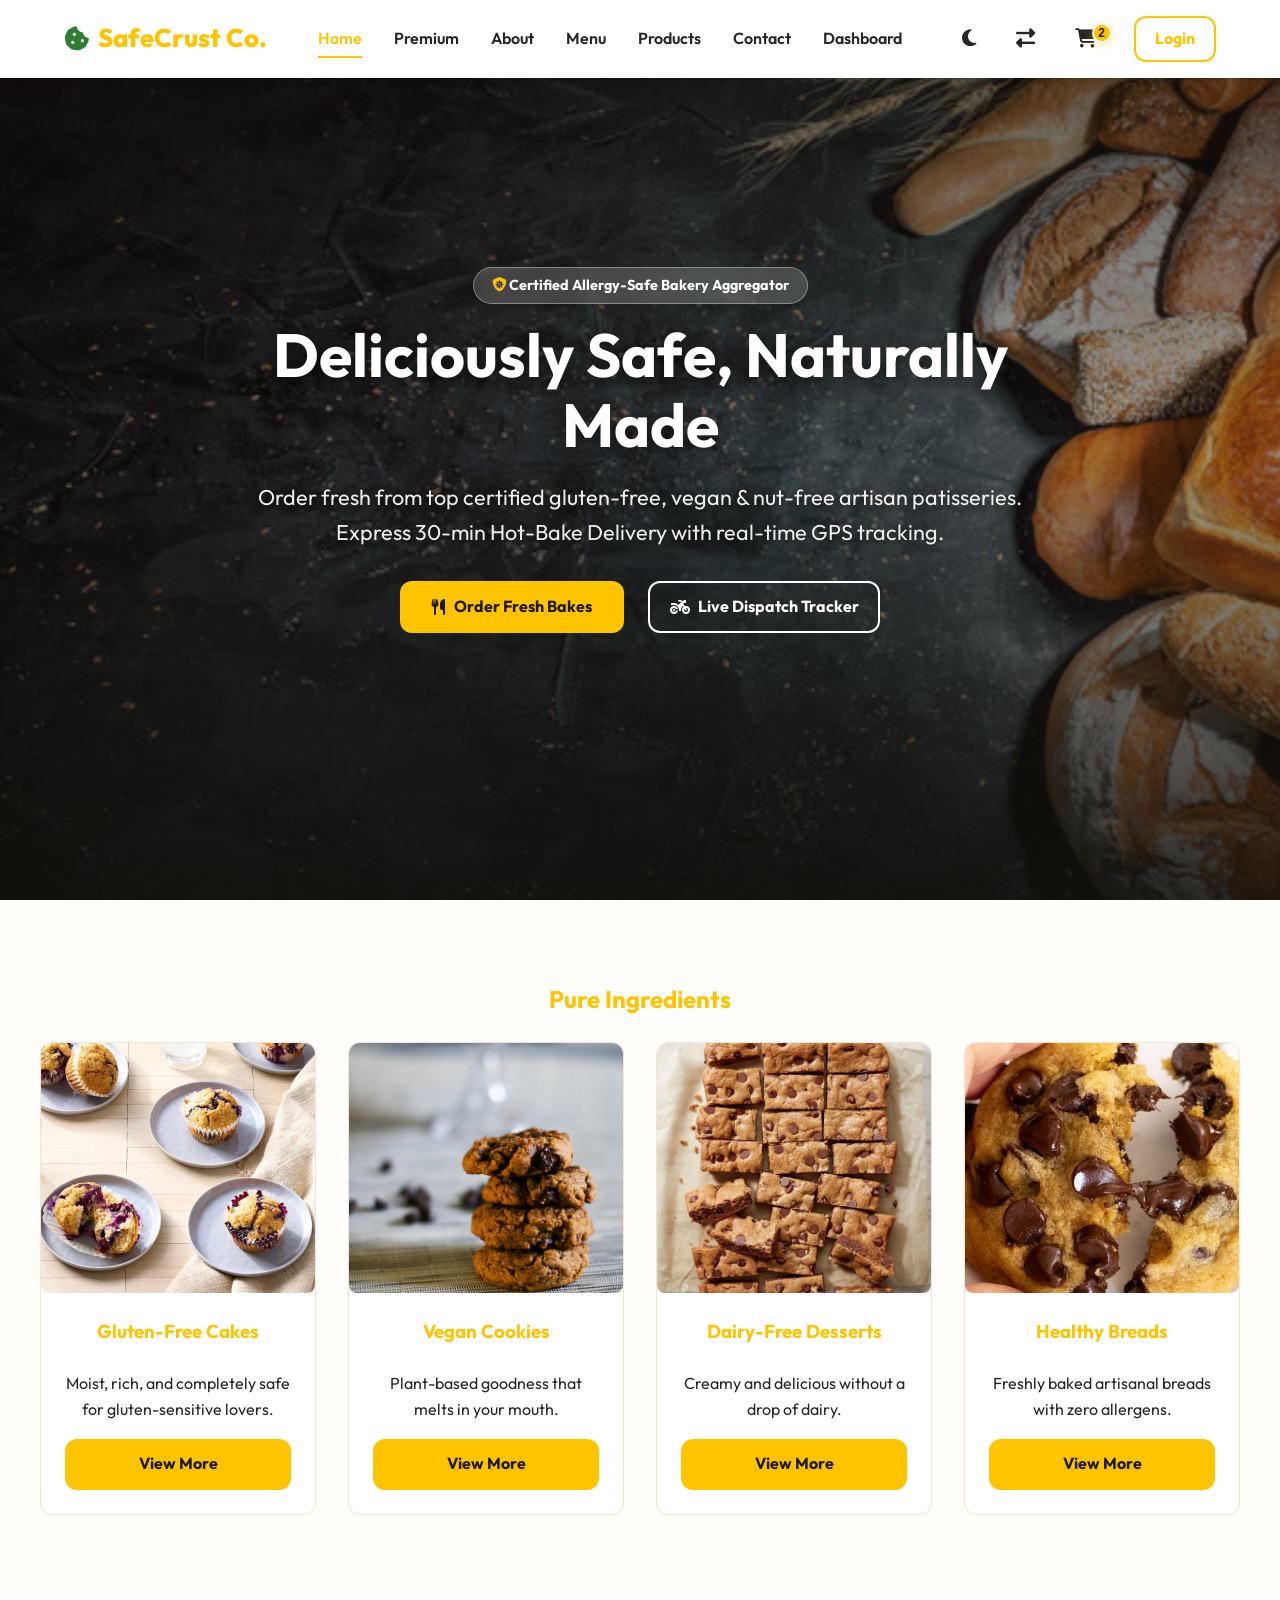
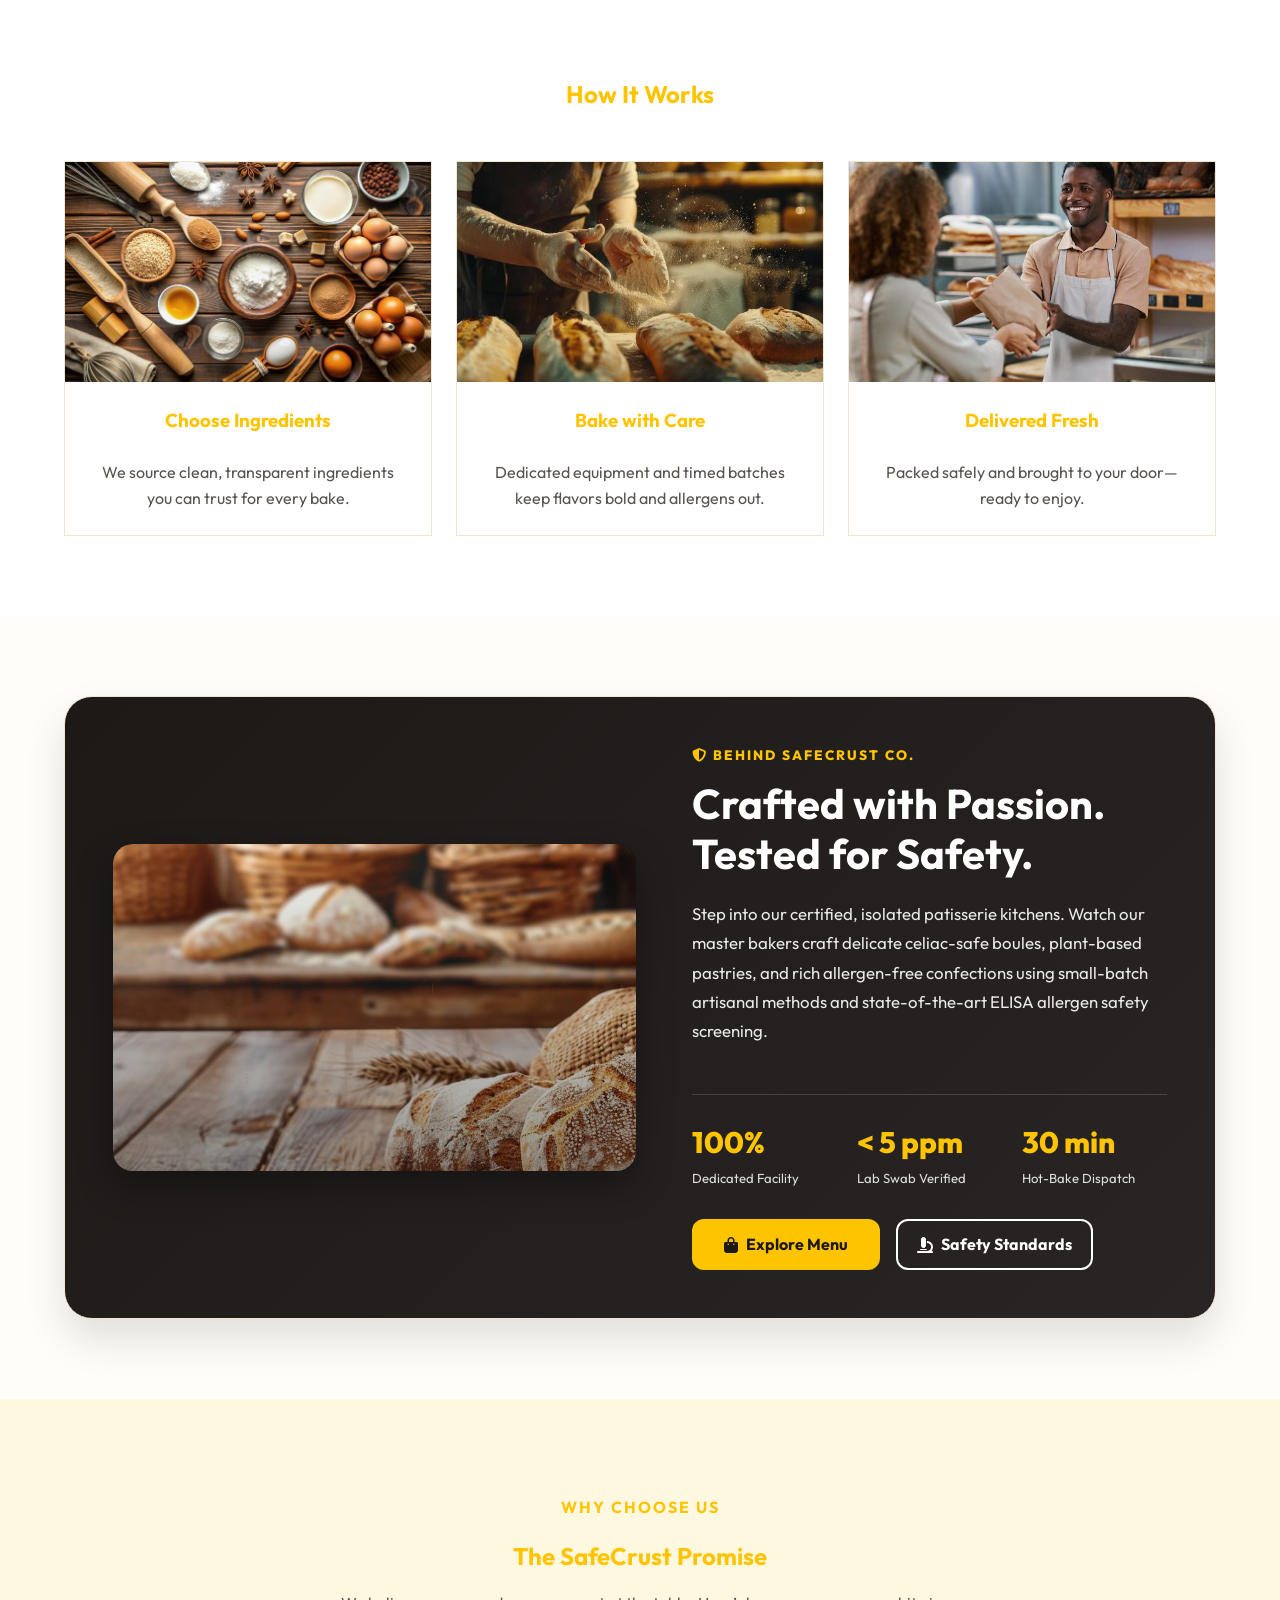
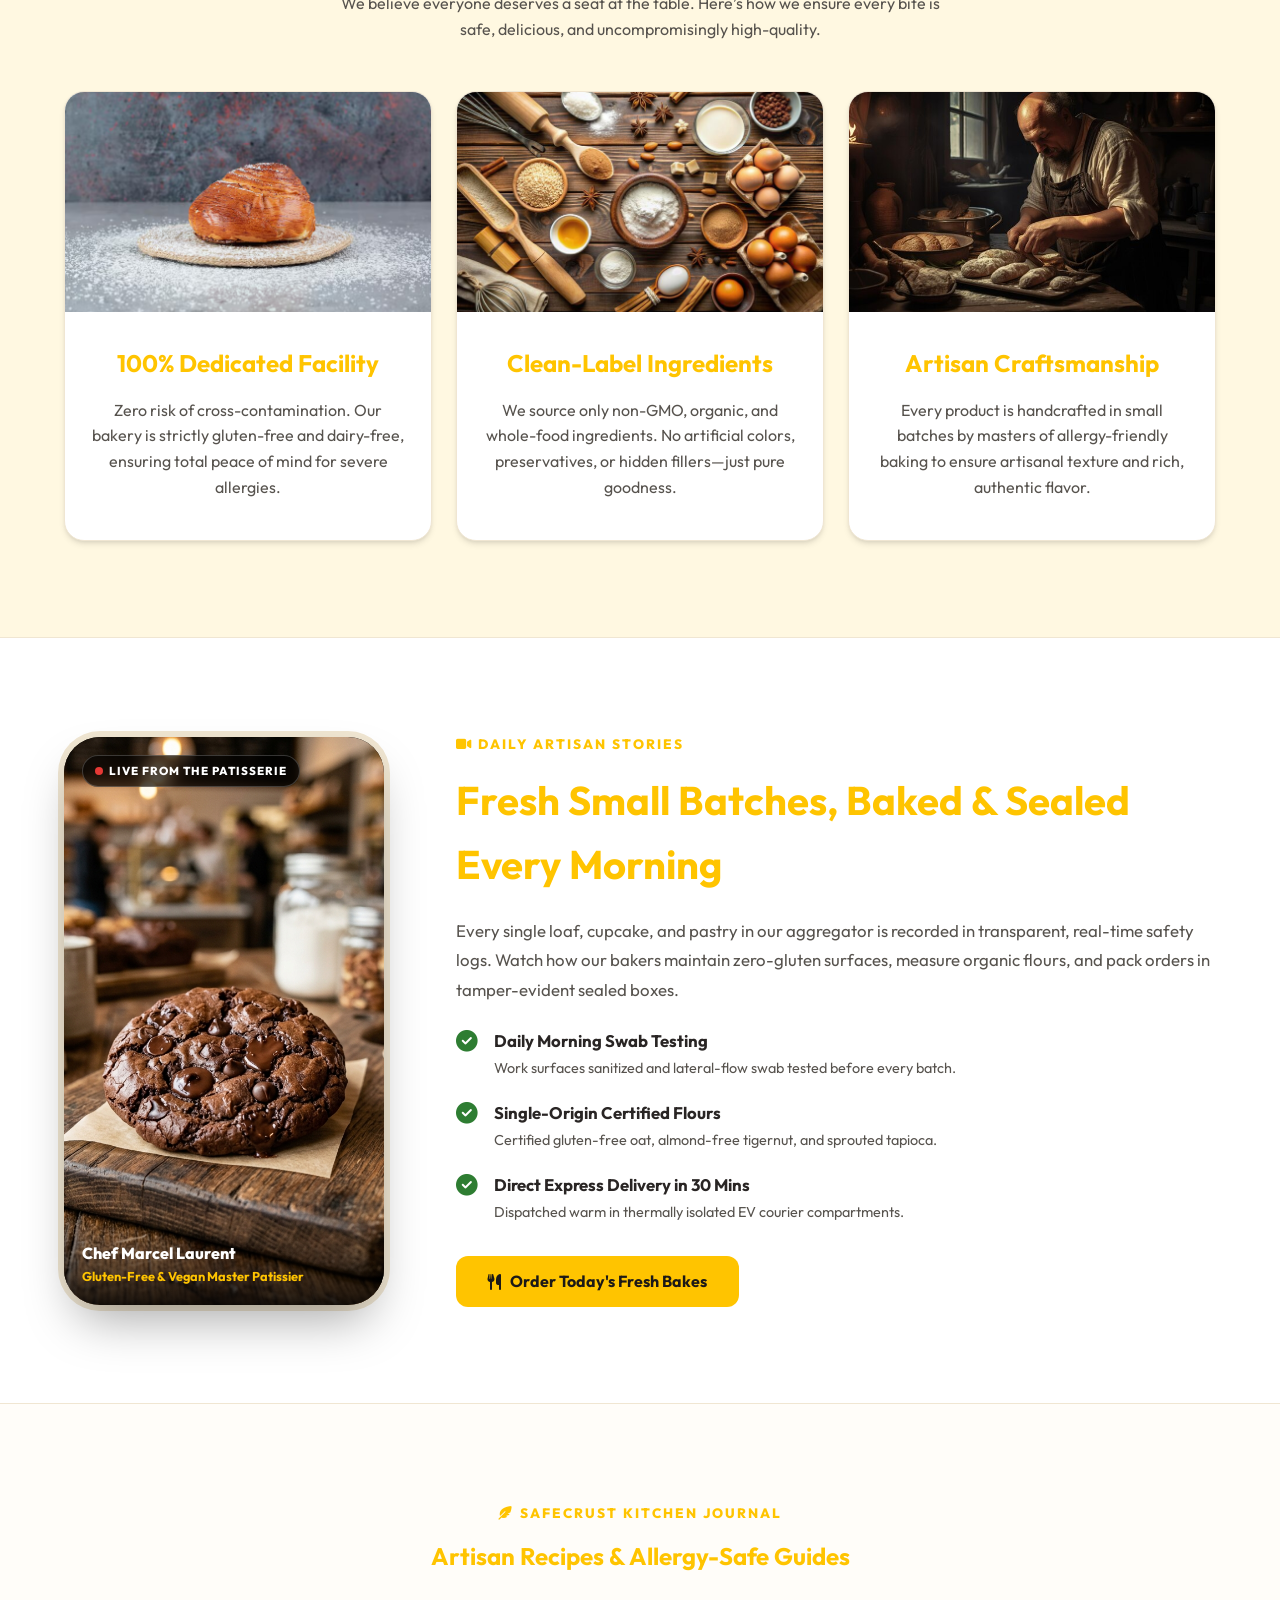
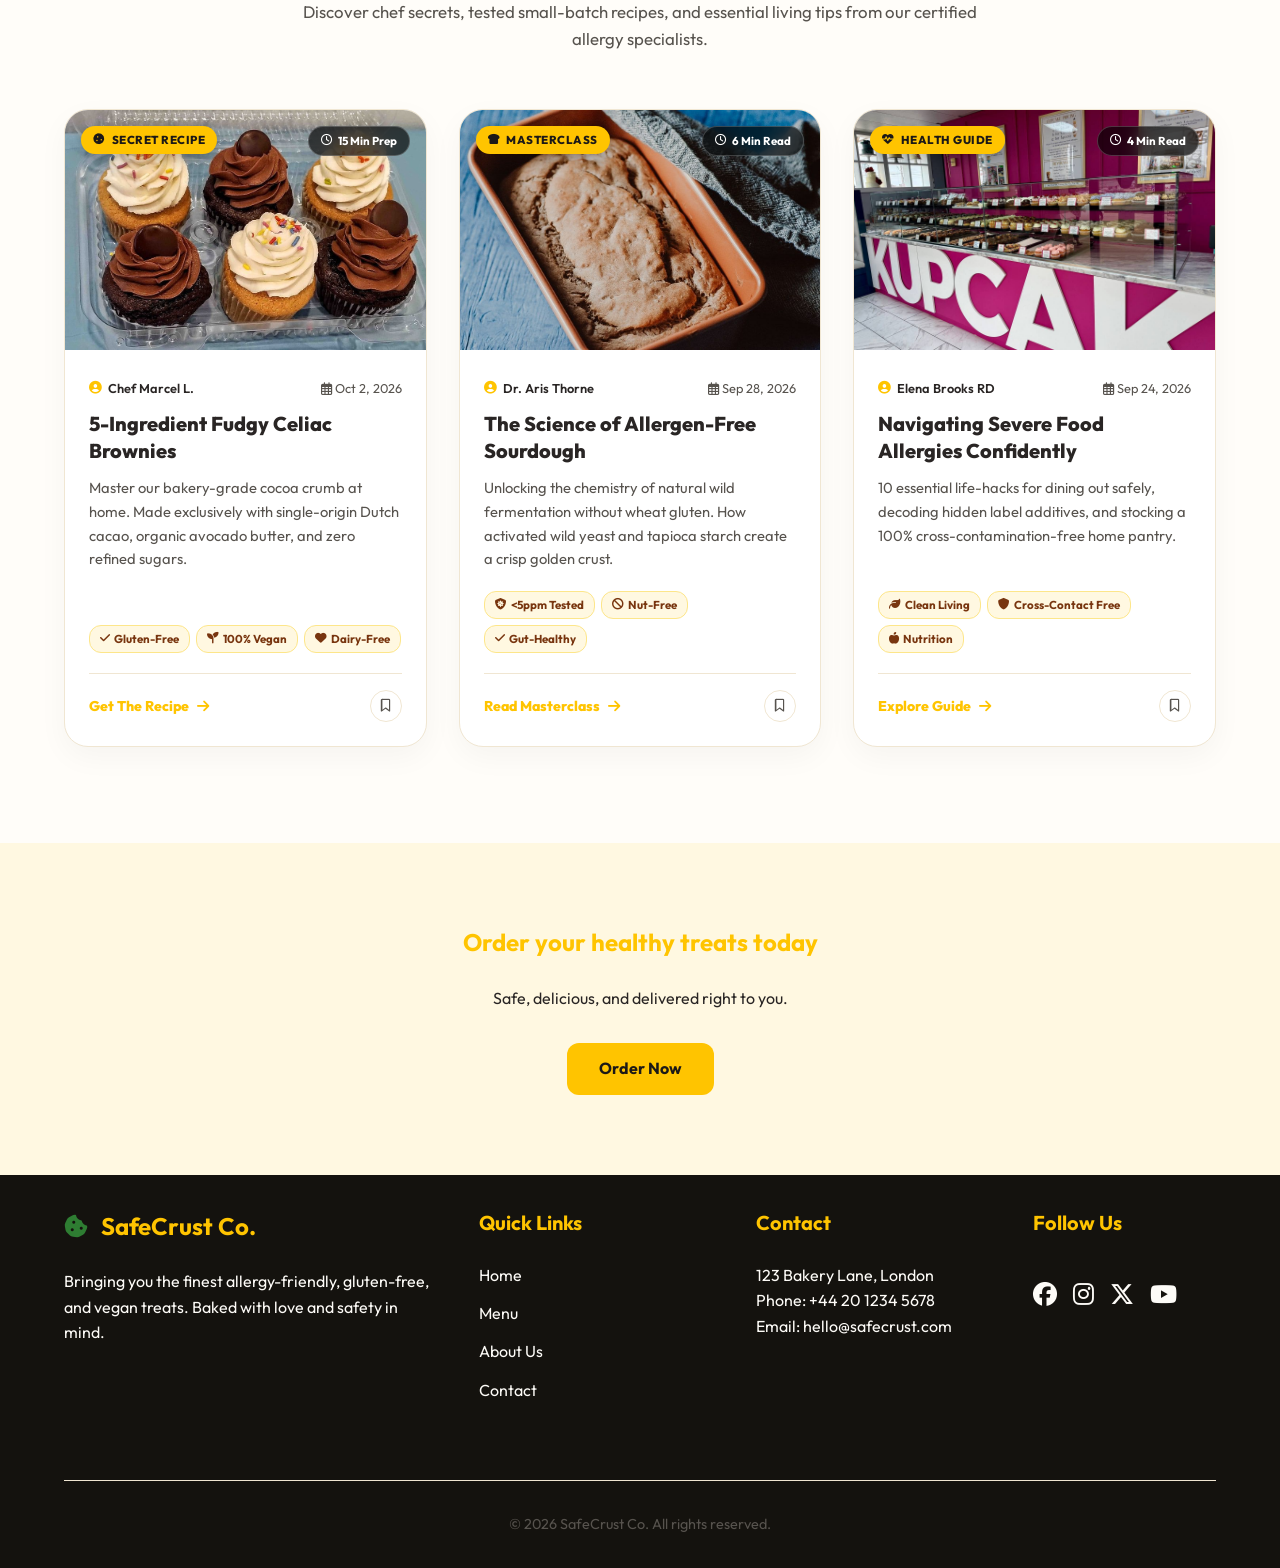
==== commit 579f754f: "s" ====
--- a/index.html
+++ b/index.html
@@ -348,14 +348,71 @@
         .blog-diet-pill {
             font-size: 0.72rem;
             font-weight: 700;
-            padding: 3px 9px;
+            padding: 4px 10px;
             border-radius: 12px;
-            background: var(--accent);
-            color: var(--primary-text);
-            border: 1px solid var(--border);
+            background: #FFF8E1;
+            color: #78350F;
+            border: 1px solid #FDE68A;
             display: inline-flex;
             align-items: center;
             gap: 4px;
+        }
+
+        /* Night theme high-contrast support for Kitchen Journal */
+        [data-theme='dark'] .blog-section-modern {
+            background: var(--bg-main);
+        }
+
+        [data-theme='dark'] .blog-card-modern {
+            background: #1E1B16;
+            border-color: #3D372B;
+            box-shadow: 0 10px 30px rgba(0, 0, 0, 0.4);
+        }
+
+        [data-theme='dark'] .blog-card-modern:hover {
+            border-color: var(--primary);
+            box-shadow: 0 20px 40px rgba(255, 196, 0, 0.15), 0 10px 25px rgba(0, 0, 0, 0.5);
+        }
+
+        [data-theme='dark'] .blog-card-title {
+            color: #FFFFFF !important;
+        }
+
+        [data-theme='dark'] .blog-card-modern:hover .blog-card-title {
+            color: var(--primary) !important;
+        }
+
+        [data-theme='dark'] .blog-card-desc {
+            color: #E2DDD5 !important;
+        }
+
+        [data-theme='dark'] .blog-meta-author-row {
+            color: #BDB7AB !important;
+        }
+
+        [data-theme='dark'] .blog-author-tag {
+            color: #FFFFFF !important;
+        }
+
+        [data-theme='dark'] .blog-diet-pill {
+            background: rgba(255, 196, 0, 0.15) !important;
+            color: #FFE082 !important;
+            border: 1px solid rgba(255, 196, 0, 0.35) !important;
+        }
+
+        [data-theme='dark'] .blog-card-footer-action {
+            border-top: 1px solid #3D372B !important;
+        }
+
+        [data-theme='dark'] .blog-bookmark-btn {
+            color: #D6D1C7 !important;
+            border-color: #3D372B !important;
+        }
+
+        [data-theme='dark'] .blog-bookmark-btn:hover {
+            background: #2C261A !important;
+            color: var(--primary) !important;
+            border-color: var(--primary) !important;
         }
 
         .blog-card-footer-action {
@@ -900,7 +957,7 @@
 
     <main>
         <section class="hero">
-            <video class="hero-video-bg" autoplay muted loop playsinline poster="img/home 1 page header background image.png">
+            <video class="hero-video-bg" autoplay muted loop playsinline webkit-playsinline preload="auto" poster="img/home%201%20page%20header%20background%20image.png">
                 <source src="img/V/13944562_1920_1080_25fps.mp4" type="video/mp4">
             </video>
             <div class="hero-overlay"></div>
@@ -998,7 +1055,7 @@
             <div class="container">
                 <div class="artisan-video-banner reveal">
                     <div class="video-container-wrap">
-                        <video class="showcase-video" autoplay muted loop playsinline poster="img/home 2 page header image.png">
+                        <video class="showcase-video" autoplay muted loop playsinline webkit-playsinline preload="auto" poster="img/home%202%20page%20header%20image.png">
                             <source src="img/V/15115066_2560_1440_30fps.mp4" type="video/mp4">
                         </video>
                         <div class="video-overlay-gradient"></div>
@@ -1089,7 +1146,7 @@
                 <div class="chef-reel-grid reveal">
                     <div class="reel-video-col">
                         <div class="reel-phone-frame">
-                            <video class="reel-video" autoplay muted loop playsinline poster="img/Double Chocolate Fudge.png">
+                            <video class="reel-video" autoplay muted loop playsinline webkit-playsinline preload="auto" poster="img/Double%20Chocolate%20Fudge.png">
                                 <source src="img/V/15213487_1080_1920_30fps.mp4" type="video/mp4">
                             </video>
                             <div class="reel-live-tag">
